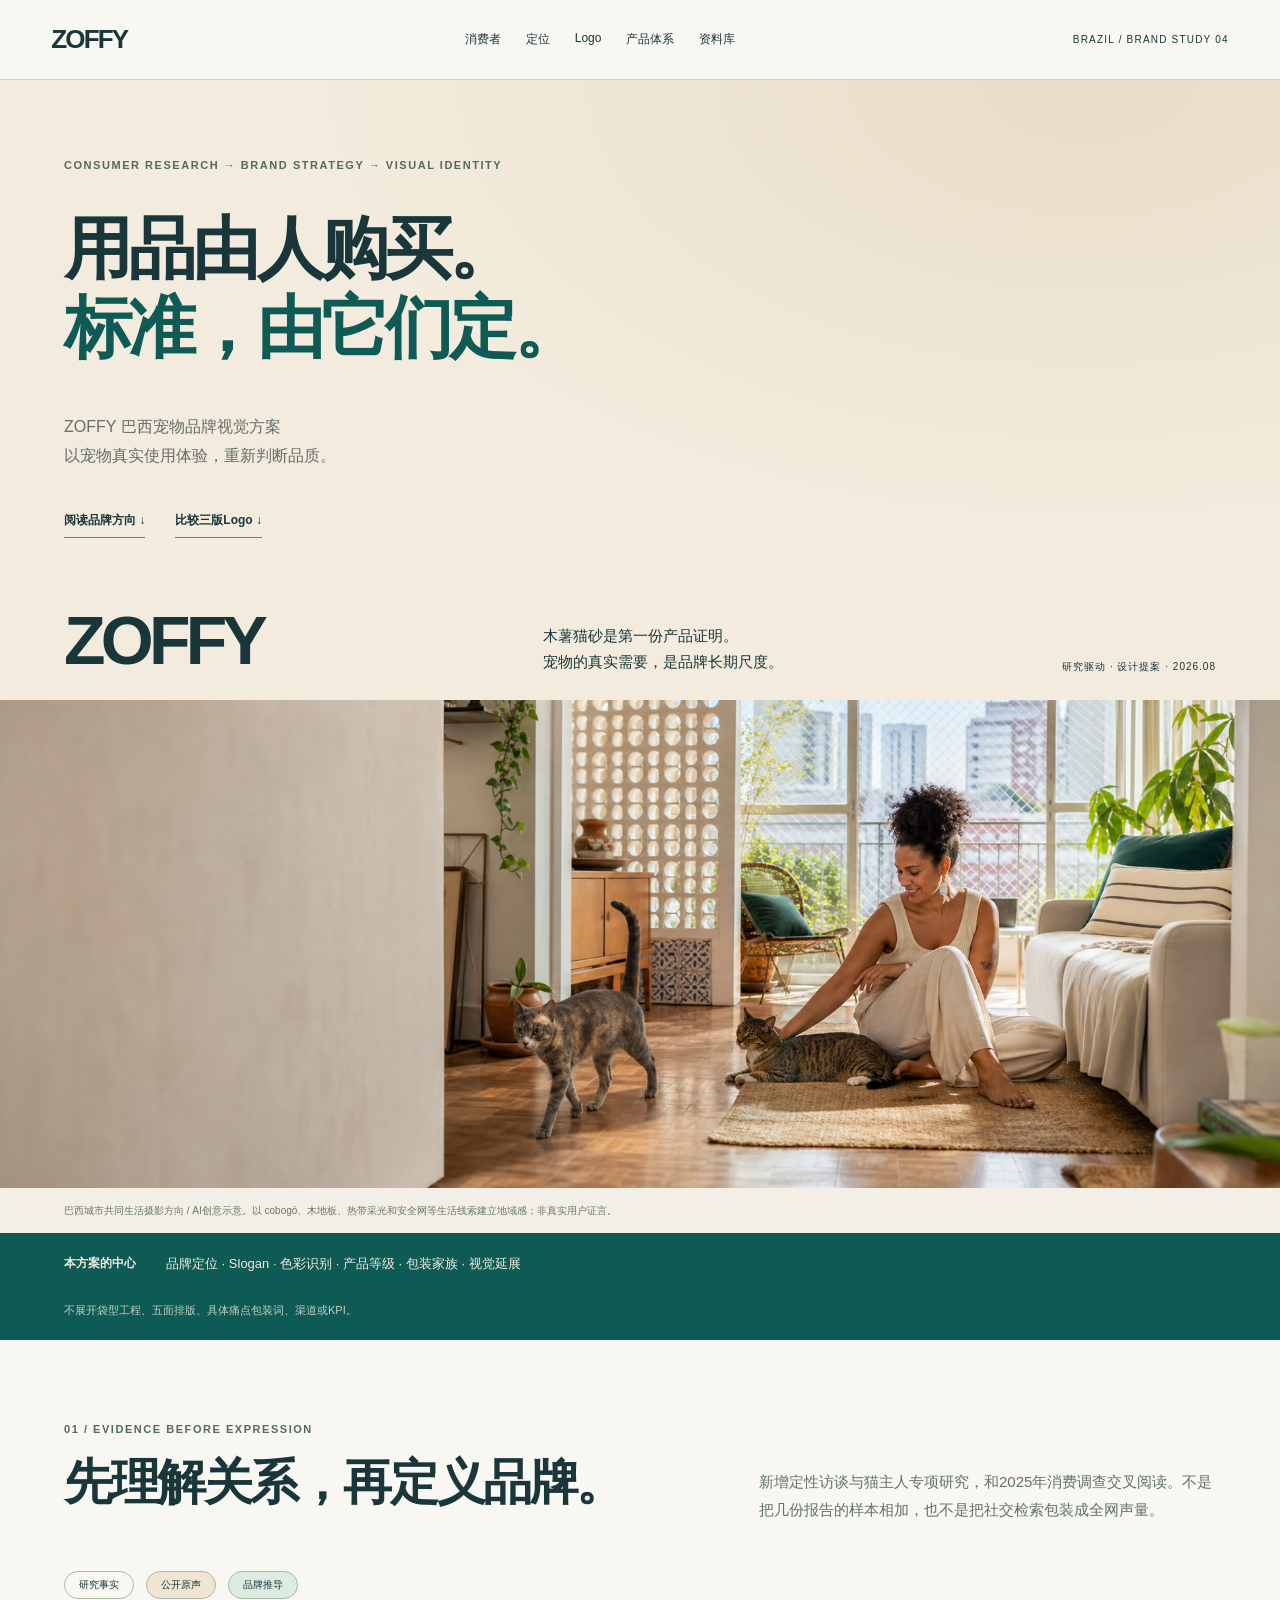
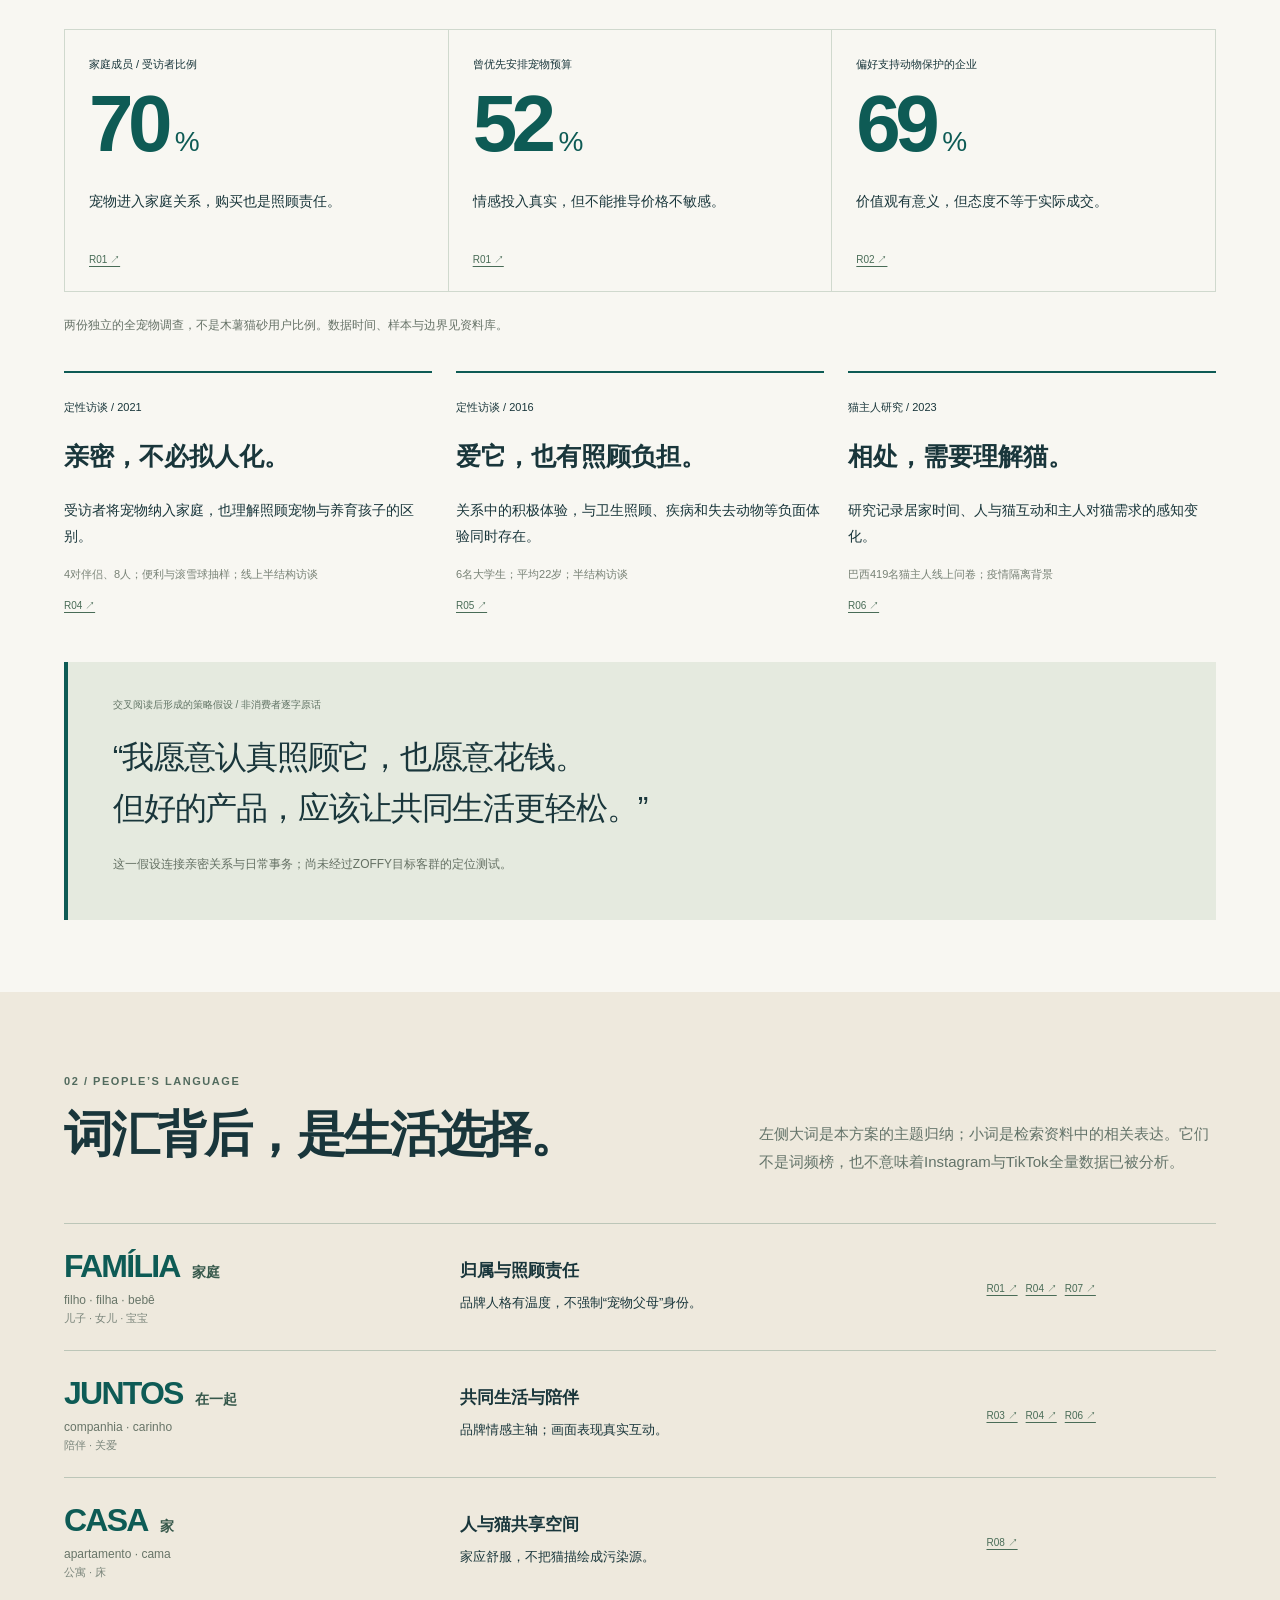
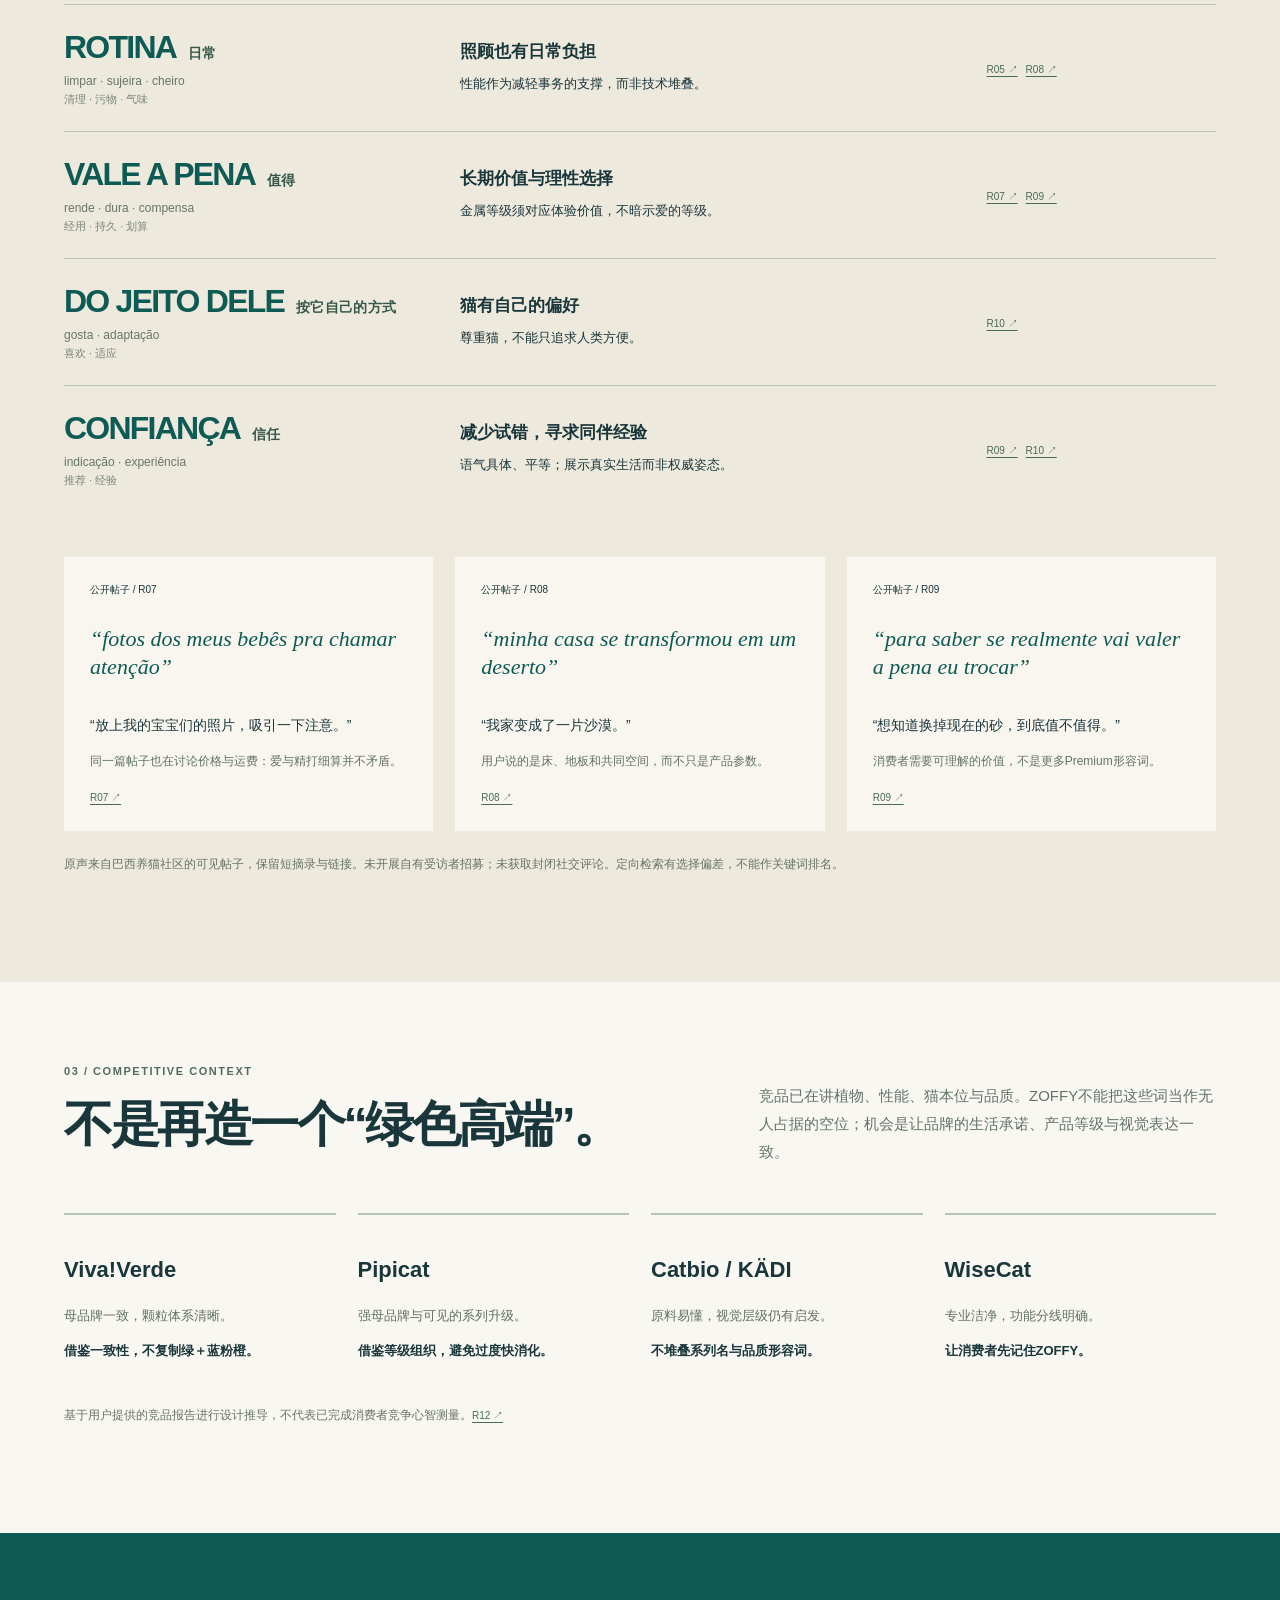
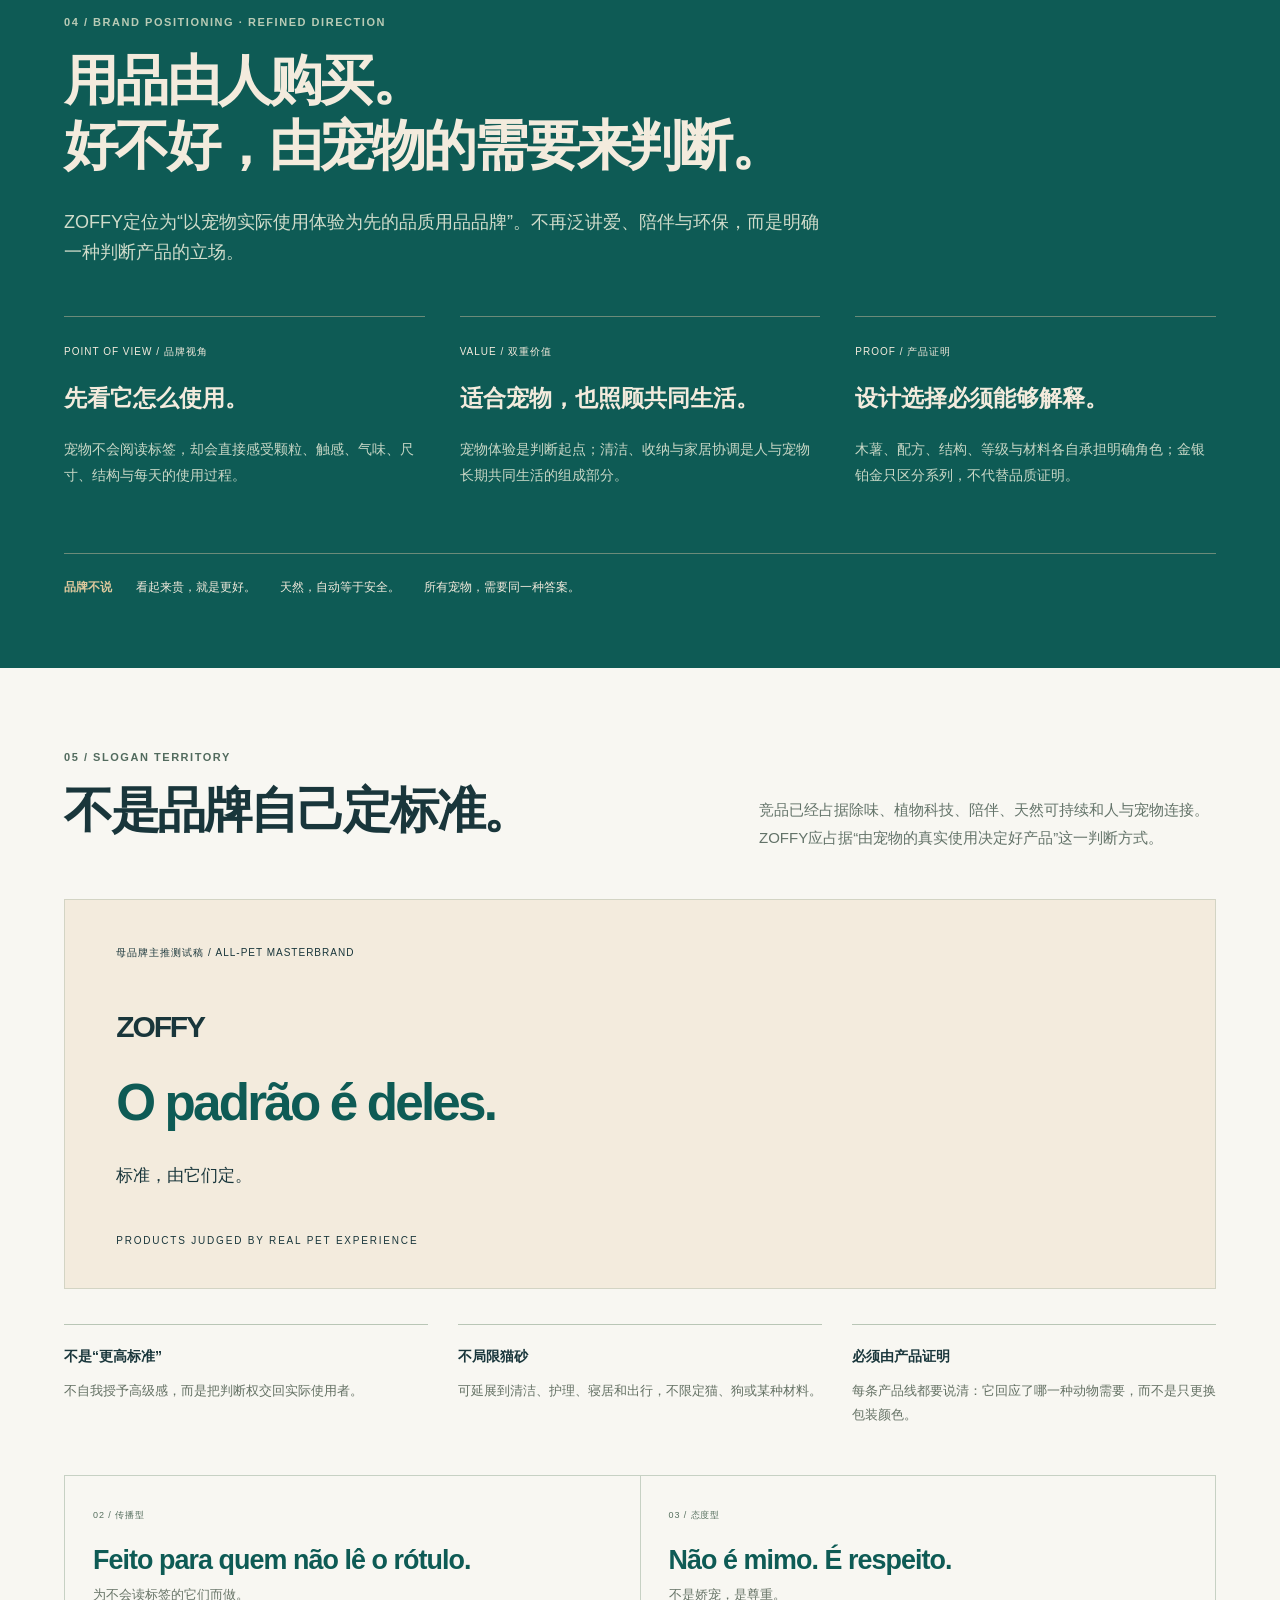
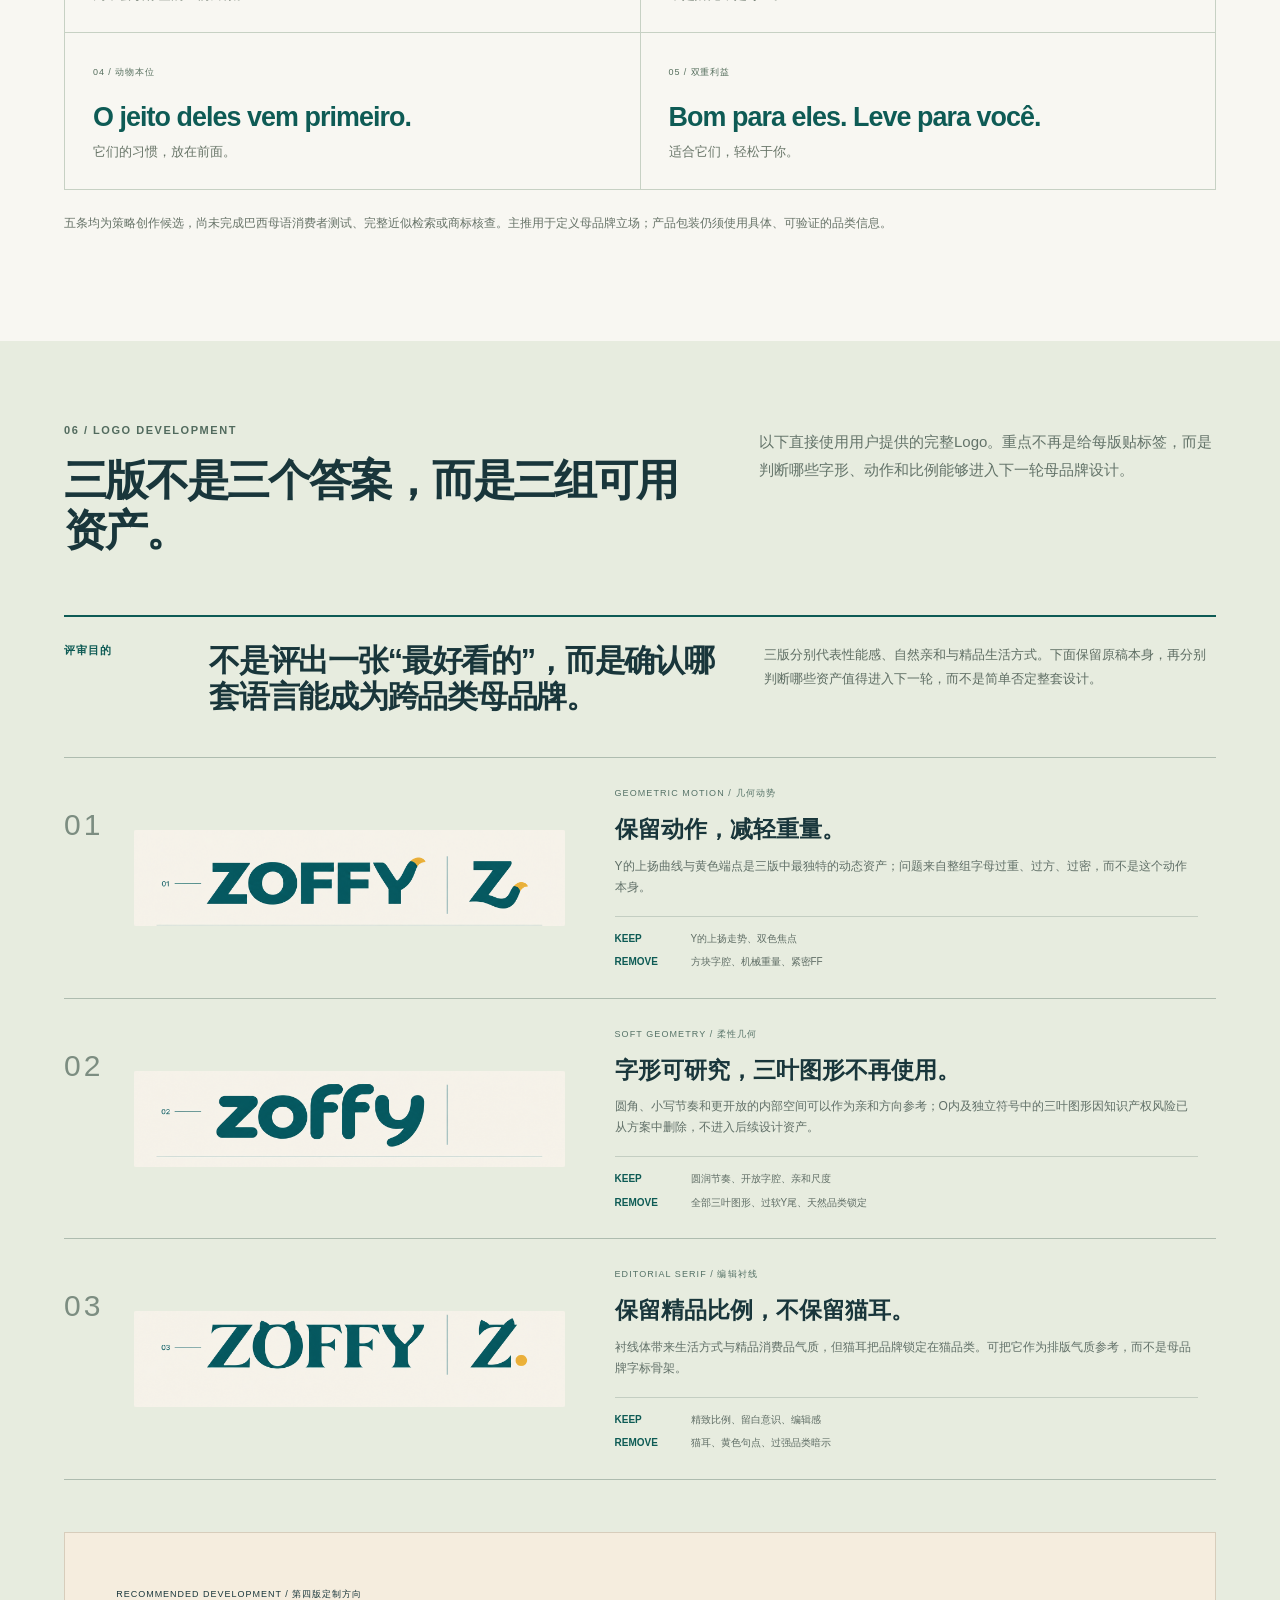
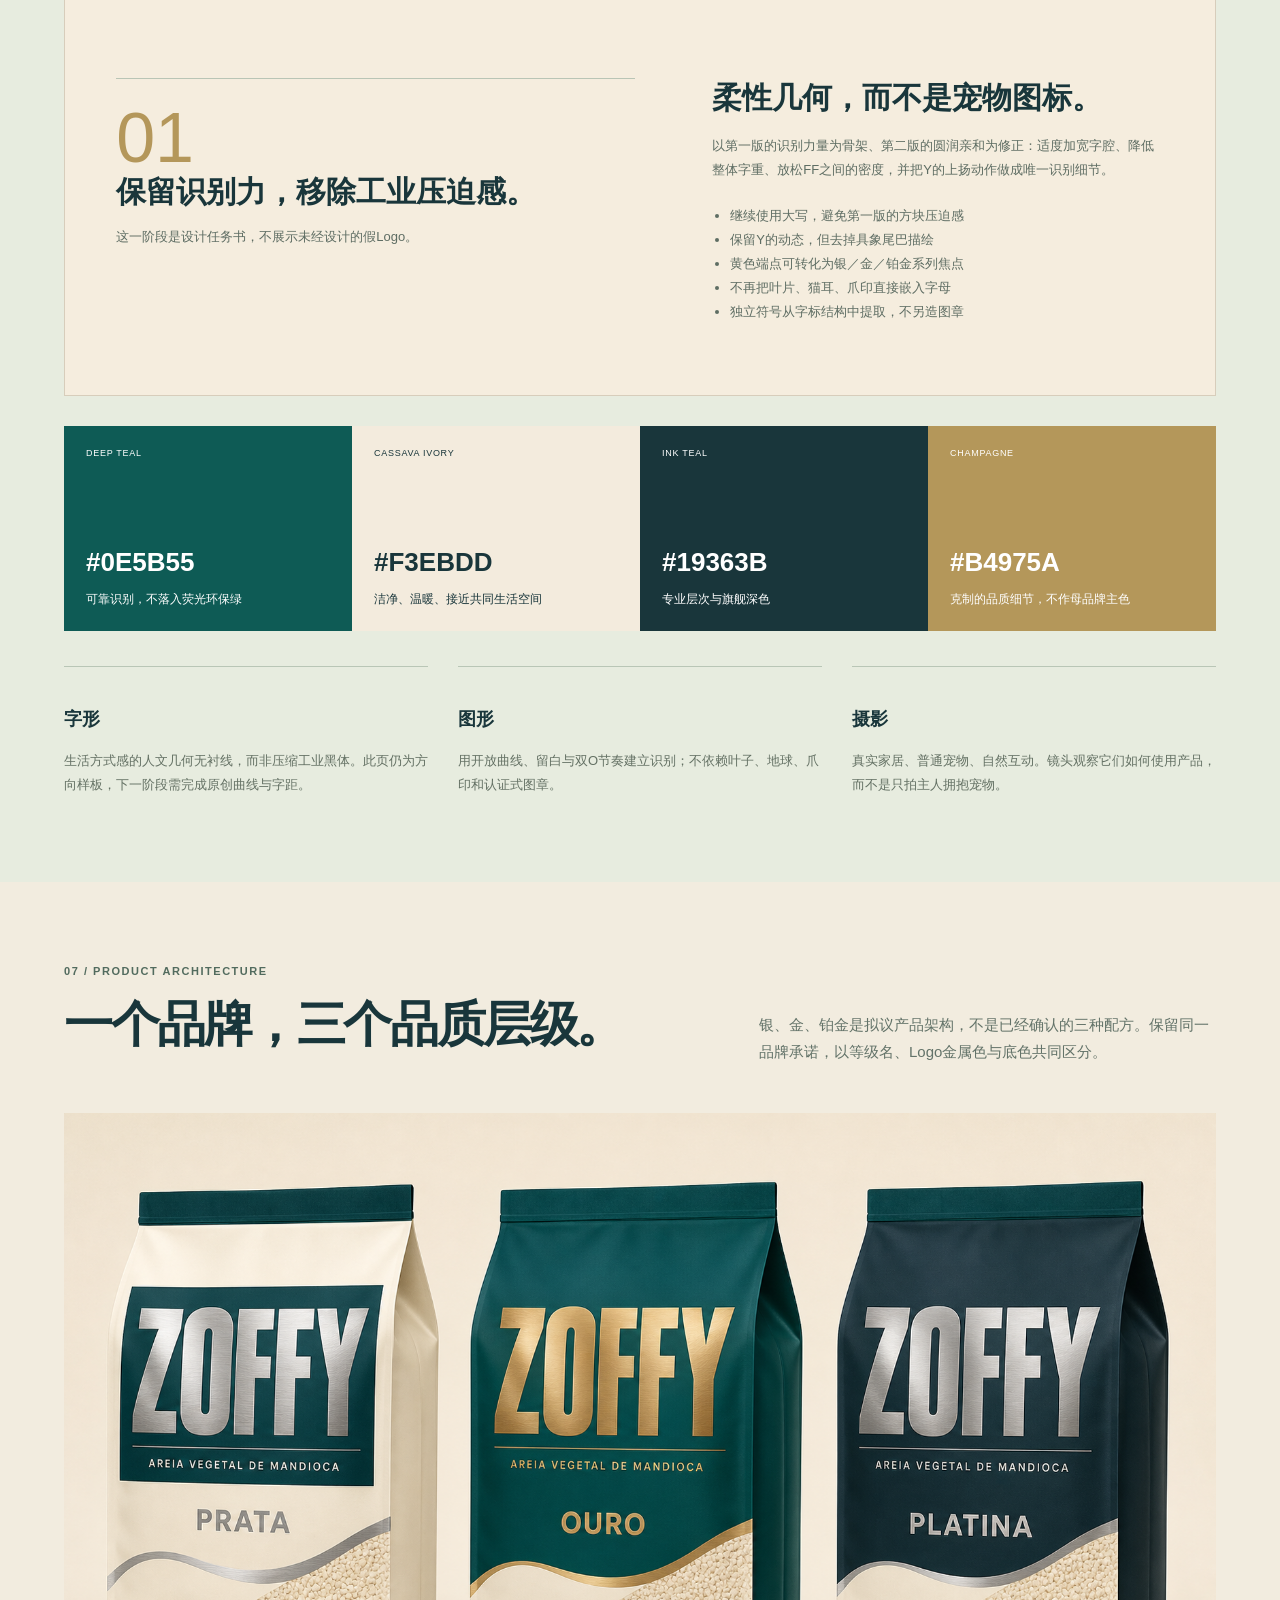
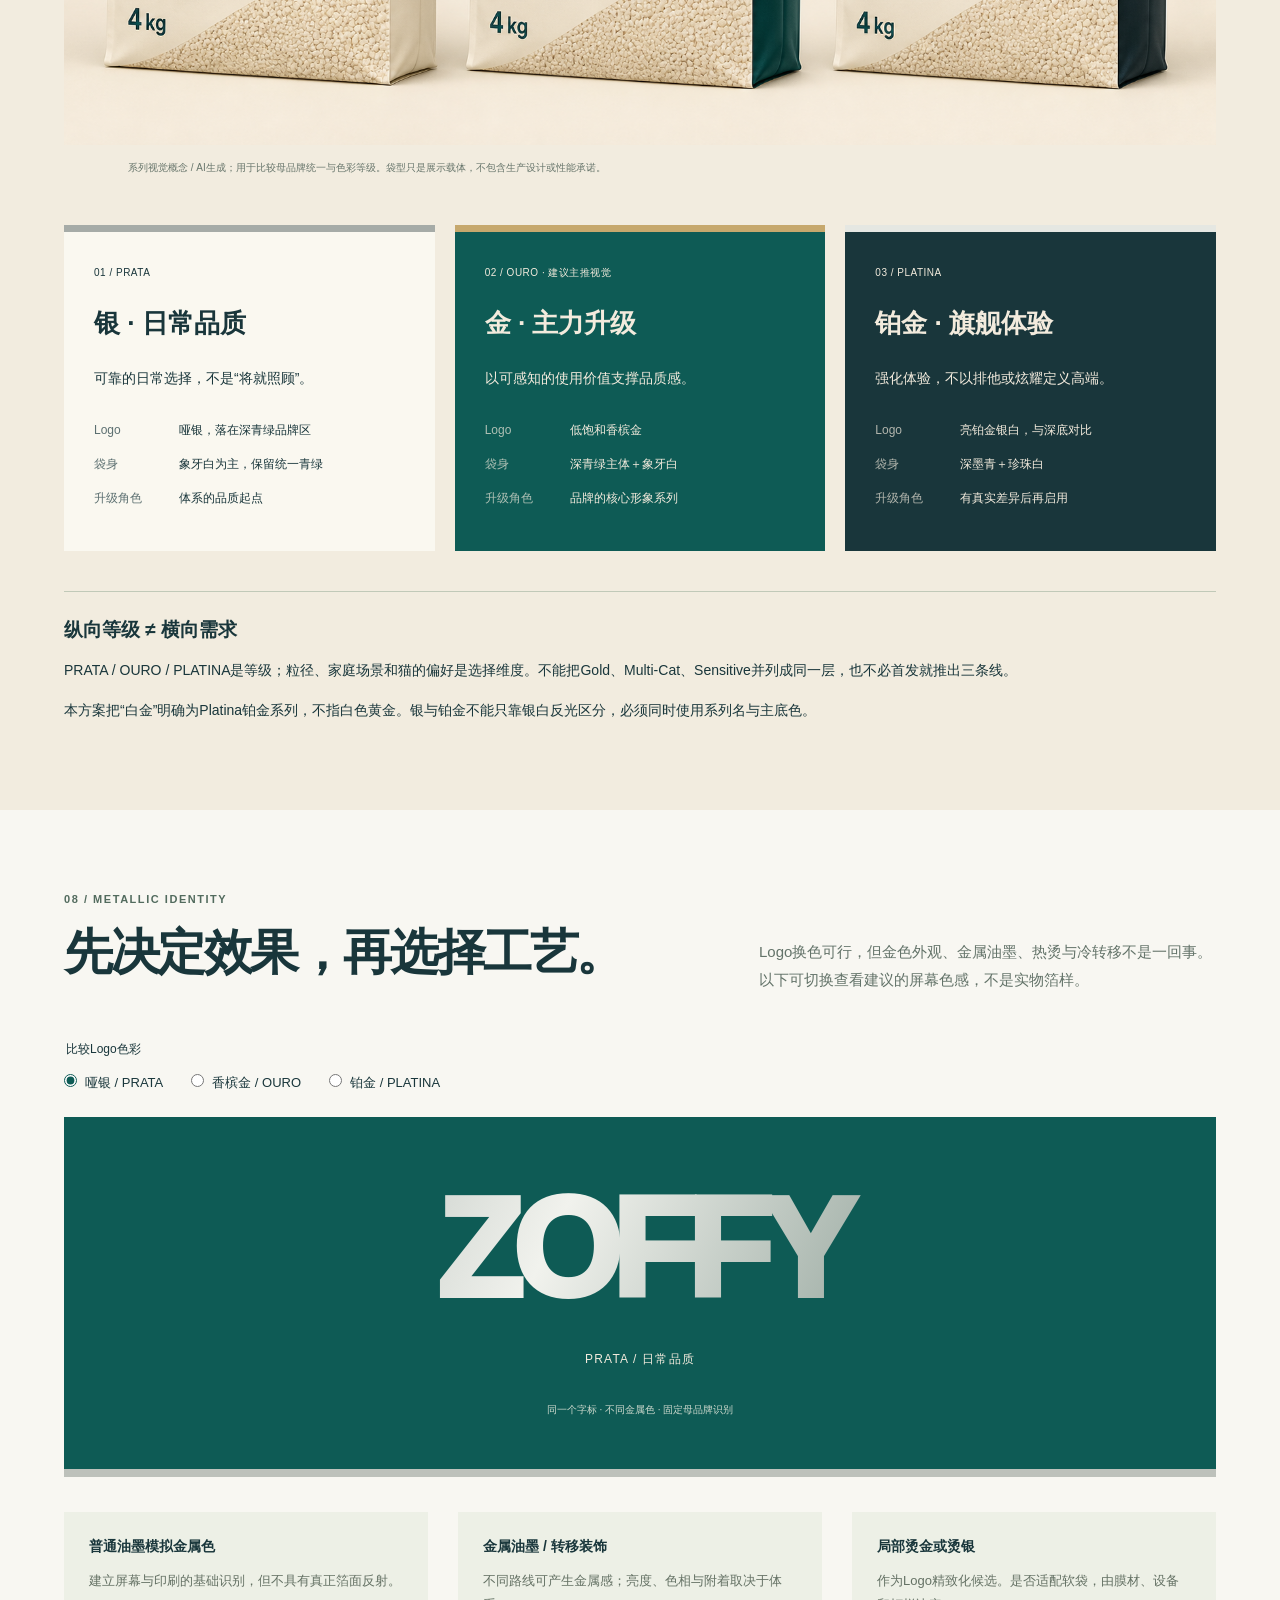
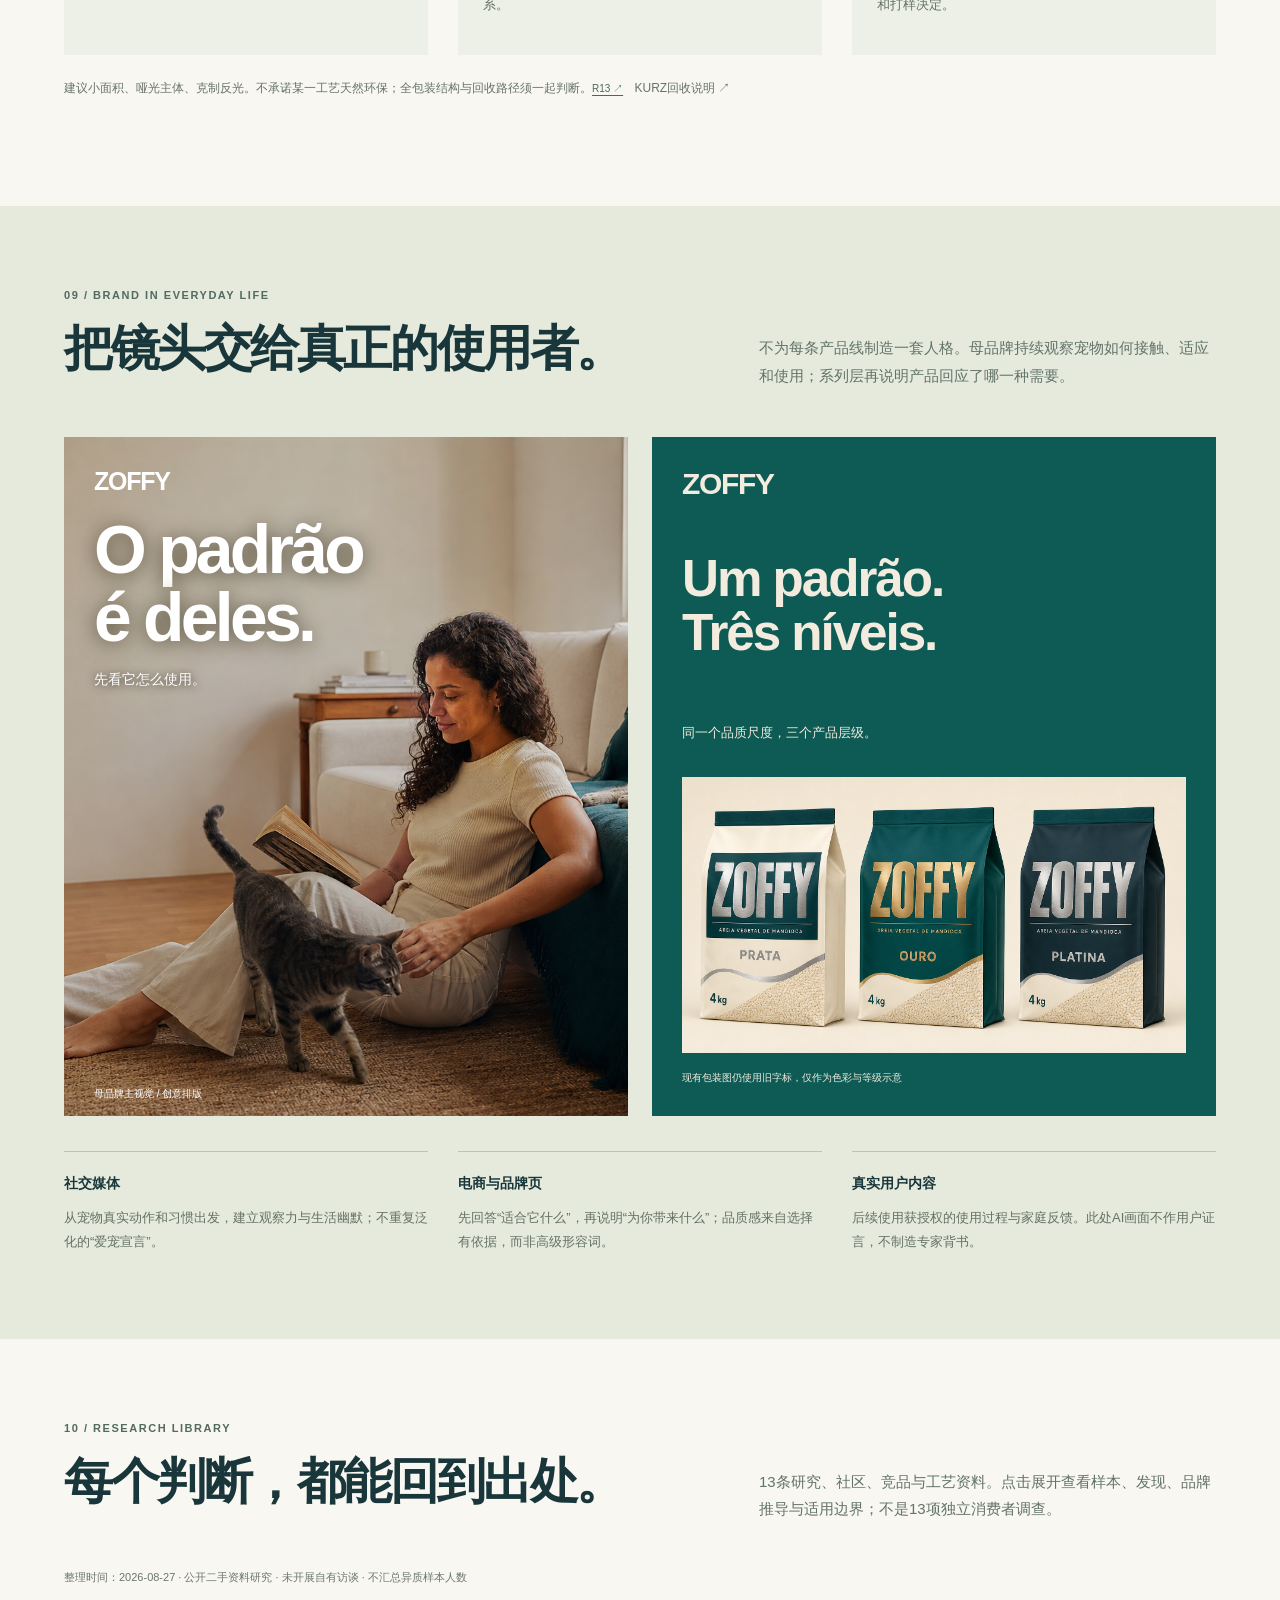
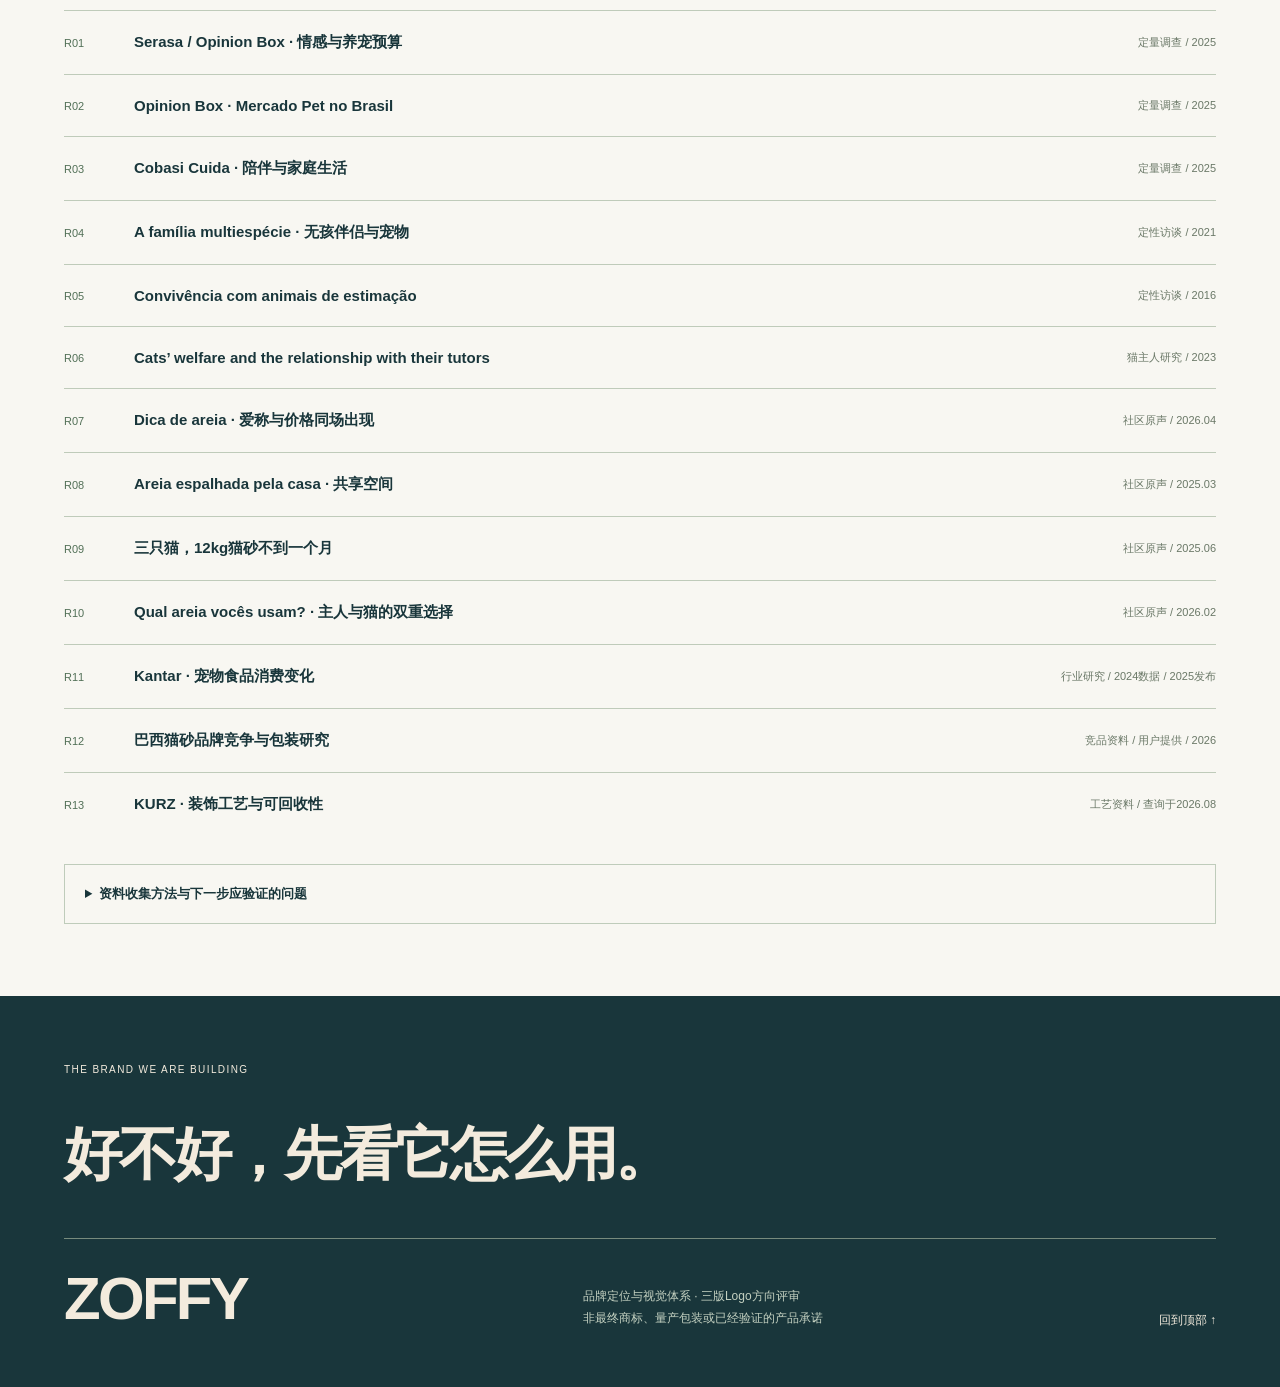
==== docs/zoffy-brand-visual-strategy/index.html @ 87a9ee26 "Publish ZOFFY brand visual strategy" ====
<!doctype html><html lang="zh-CN"><head><meta charset="utf-8"><meta name="viewport" content="width=device-width,initial-scale=1"><title>ZOFFY｜巴西消费者研究与品牌视觉方案</title><style>
:root{--teal:#0E5B55;--ivory:#F3EBDD;--ink:#19363B;--sun:#F2B632;--leaf:#7FAA77;--paper:#F8F6F0;--line:#ccd7d2}
*{box-sizing:border-box}html{scroll-behavior:smooth}body{margin:0;background:var(--paper);color:var(--ink);font-family:Arial,"PingFang SC","Microsoft YaHei",sans-serif}a{color:inherit;text-decoration:none}img{display:block;width:100%}
.nav{position:sticky;top:0;z-index:10;height:72px;padding:0 4vw;display:grid;grid-template-columns:1fr auto 1fr;align-items:center;background:rgba(248,246,240,.9);backdrop-filter:blur(14px);border-bottom:1px solid rgba(25,54,59,.15)}.wordmark{font-size:24px;font-weight:900;letter-spacing:-.04em}.navlinks{display:flex;gap:30px;font-size:12px;font-weight:700}.edition{text-align:right;font-size:10px;letter-spacing:.16em;color:#667774}
.hero{min-height:calc(100vh - 72px);display:grid;grid-template-columns:.82fr 1.18fr;align-items:stretch}.heroCopy{padding:9vh 4vw 5vh;display:flex;flex-direction:column;justify-content:center}.eyebrow,.index{font-size:10px;font-weight:800;letter-spacing:.18em;color:var(--teal)}h1{font-size:clamp(58px,7vw,112px);line-height:.88;letter-spacing:-.07em;margin:28px 0}h1 em{font-family:Georgia,serif;font-weight:400;color:var(--teal)}.dek{max-width:560px;font-size:18px;line-height:1.8;color:#536360}.heroMeta{display:flex;flex-wrap:wrap;gap:20px;margin-top:42px;font-size:11px;font-weight:800;border-top:1px solid var(--line);padding-top:18px}.heroImage{min-height:680px;overflow:hidden}.heroImage img{height:100%;object-fit:cover;object-position:center}
.section{padding:110px 4vw}.intro{display:grid;grid-template-columns:1fr 1fr;gap:8vw;background:white}.intro h2,.sectionHead h2{font-size:clamp(40px,5vw,76px);line-height:1.03;letter-spacing:-.055em;margin:22px 0 0}.statement{padding-top:36px;font-size:24px;line-height:1.65}.recommend{margin-top:50px;color:var(--teal);font-size:13px;font-weight:800;letter-spacing:.05em}
.palette{display:grid;grid-template-columns:repeat(5,1fr)}.palette article{aspect-ratio:.76;padding:30px;display:flex;flex-direction:column}.palette span{font-size:13px;font-weight:800}.palette strong{margin-top:auto;font-size:22px}.palette small{margin-top:8px;line-height:1.5;opacity:.8}
.packagingHero{background:var(--ivory)}.sectionHead{display:grid;grid-template-columns:100px 1fr 1fr;gap:3vw;align-items:end;margin-bottom:60px}.sectionHead h2{margin:0}.sectionHead>p:last-child{max-width:450px;line-height:1.7;color:#5f6d69}.wideVisual{margin:0;background:white}.wideVisual img{aspect-ratio:16/9;object-fit:cover}.wideVisual figcaption{padding:14px 18px;font-size:9px;letter-spacing:.16em;border-top:1px solid var(--line)}
@media(max-width:900px){.nav{grid-template-columns:1fr auto}.navlinks{display:none}.hero{grid-template-columns:1fr}.heroImage{min-height:auto}.heroCopy{padding-top:80px}.intro{grid-template-columns:1fr}.palette{grid-template-columns:1fr 1fr}.palette article{aspect-ratio:1.1}.sectionHead{grid-template-columns:1fr}.section{padding:76px 24px}.heroCopy{padding-left:24px;padding-right:24px}.nav{padding:0 24px}}
.logoLab{background:#fdfcf8}.logoGrid{display:grid;grid-template-columns:repeat(3,1fr);border:1px solid var(--line)}.logoOption{min-height:420px;padding:28px;display:flex;flex-direction:column;border-right:1px solid var(--line)}.logoOption:last-child{border:0}.logoOption.dark{background:var(--ink);color:var(--ivory)}.optionTop{display:flex;justify-content:space-between;font-size:10px;letter-spacing:.12em}.chosen .optionTop span{color:var(--teal);font-weight:900}.logo{margin:auto 0;text-align:center}.logoOne{font-size:70px;font-weight:900;letter-spacing:-.09em}.logoOne span{display:inline-block;transform:skew(-7deg)}.logoTwo{font-size:76px;font-weight:600;letter-spacing:-.08em}.logoThree{font:700 67px Georgia,serif;letter-spacing:-.07em}.logoOption p{font-size:13px;line-height:1.7;color:#60706d}.dark p{color:#c8d1cd}.logoRules{display:grid;grid-template-columns:1fr 1.5fr 1fr;margin-top:30px;border-top:1px solid var(--line)}.logoRules>div{padding:26px;border-right:1px solid var(--line);display:flex;align-items:center;gap:24px}.mono{font-size:54px;font-weight:900}.safeLogo{border:1px dashed var(--teal);padding:22px;font-size:26px;font-weight:900}.doDont{display:block!important}.doDont b{color:var(--teal)}
.typeSystem{padding:90px 4vw;background:var(--teal);color:white;display:grid;grid-template-columns:1fr 1fr 1fr 1.2fr;gap:1px}.typeSystem>div{padding:32px;border-left:1px solid rgba(255,255,255,.2)}.typeTitle{border:0!important}.typeTitle h2{font-size:38px;line-height:1.1}.typeDisplay span,.typeBody span{font-size:92px;font-weight:800;letter-spacing:-.08em}.typeBody span{font-weight:400}.typeSystem p{font-size:12px;line-height:1.6;color:#c8d8d4}.typeSample{display:flex;flex-direction:column;justify-content:center}.typeSample small{letter-spacing:.18em}.typeSample strong{font-size:30px;margin:20px 0;line-height:1.08}
.skuSystem{background:white}.skuGrid{display:grid;grid-template-columns:repeat(4,1fr)}.skuGrid article{min-height:330px;padding:30px;display:flex;flex-direction:column}.skuGrid b{font-size:20px}.skuGrid span{font-size:9px;letter-spacing:.16em;margin-top:8px}.skuGrid p{margin-top:auto;line-height:1.6}.essential{background:var(--ivory);border-bottom:38px solid var(--teal)}.performance{background:var(--ink);color:var(--ivory);border-bottom:38px solid #B4975A}.sensitive{background:#f7f7f3;color:#397D9B;border-bottom:38px solid #AAB4B8}.multicat{background:var(--teal);color:white;border-bottom:38px solid #D67832}
.sizeVisual{display:grid;grid-template-columns:1.45fr .55fr;background:#eee8dc}.sizeVisual>img{height:100%;object-fit:cover}.sizeCaption{padding:7vw 4vw;display:flex;flex-direction:column;justify-content:center}.sizeCaption h2{font-size:clamp(38px,4vw,68px);line-height:1.02;letter-spacing:-.05em}.sizeCaption>p:last-child{line-height:1.8;color:#586661}
.architecture{background:#faf9f5}.bagLayouts{display:grid;grid-template-columns:1fr .8fr 1fr;gap:5vw;align-items:center;max-width:1200px;margin:auto}.bag{aspect-ratio:.72;border-radius:22px 22px 9px 9px;padding:36px;box-shadow:0 30px 70px rgba(25,54,59,.12);position:relative;overflow:hidden}.frontBag{background:var(--ink);color:var(--ivory);text-align:center}.seal{font-size:8px;letter-spacing:.16em;border-bottom:1px solid rgba(255,255,255,.3);padding-bottom:15px}.frontBag>strong{display:block;font-size:58px;letter-spacing:-.07em;margin-top:35px}.frontBag>small{color:#B4975A;letter-spacing:.22em}.catLine{font-size:100px;color:#B4975A;height:100px}.grainArc{height:110px;background:radial-gradient(circle at 5px 5px,#c8bfae 1.4px,transparent 1.8px);background-size:12px 12px;transform:skewY(-8deg);margin:10px -60px 30px;border-top:3px solid #B4975A;border-bottom:3px solid #B4975A}.frontBag h3{font-size:19px;letter-spacing:.06em}.frontBag p{font-size:10px;line-height:1.8}.frontBag>b{font-size:24px}.annotations ol{padding:0;list-style:none;counter-reset:item}.annotations li{counter-increment:item;padding:18px 0;border-bottom:1px solid var(--line);display:grid;grid-template-columns:1fr 1fr;gap:15px}.annotations li:before{content:'0' counter(item);grid-column:1/-1;font-size:9px;color:var(--teal)}.annotations span{font-size:11px;color:#6d7976}.backBag{background:var(--ivory);border:1px solid #d6cdbd}.backHead{display:flex;justify-content:space-between;border-bottom:2px solid var(--teal);padding-bottom:15px}.backStory{font-size:18px;font-weight:800;padding:28px 0}.backStory small{font-size:10px;font-weight:400}.howTo,.proof{border-top:1px solid #b9c4bf;padding:18px 0}.howTo>div{display:flex;gap:12px;margin-top:15px}.howTo i{width:38px;height:38px;border:1px solid var(--teal);border-radius:50%;display:grid;place-items:center;font-style:normal}.proof{display:flex;flex-direction:column;gap:8px}.proof span,.legal{font-size:9px;line-height:1.6}.qr{width:70px;height:70px;background:var(--ink);color:white;display:grid;place-items:center;margin:16px 0}
.materials{padding:110px 4vw;background:var(--ink);color:var(--ivory);display:grid;grid-template-columns:.8fr 1.2fr;gap:7vw}.materials h2{font-size:clamp(42px,5vw,74px);line-height:1.03}.finishCards{display:grid;grid-template-columns:repeat(3,1fr);gap:20px}.finishCards article{padding:20px;border:1px solid rgba(255,255,255,.2)}.film{display:block;aspect-ratio:1;margin-bottom:24px}.matte{background:linear-gradient(135deg,#f7f1e5,#d9d0bf)}.gloss{background:linear-gradient(135deg,#0e5b55,#7db8ad,#0e5b55)}.foil{background:linear-gradient(135deg,#7f6735,#e6d39b,#987945)}.finishCards p{font-size:11px;line-height:1.6;color:#b8c6c2}
.applications{background:white}.appGrid{display:grid;grid-template-columns:repeat(3,1fr);gap:22px}.appGrid>article{min-height:550px;padding:24px;background:#f2f0ea}.appGrid>article>span{font-size:9px;letter-spacing:.16em}.phone{width:70%;margin:35px auto 0;background:white;border:8px solid var(--ink);border-radius:28px;padding:12px;display:flex;flex-direction:column;gap:14px}.phoneImage img{aspect-ratio:1;object-fit:cover}.phone b{font-size:12px}.phone strong{color:var(--teal)}.social{background:var(--sun)!important}.socialPost{margin:35px auto;background:var(--teal);color:white;aspect-ratio:1;padding:28px;display:flex;flex-direction:column}.socialPost strong{font-size:52px;line-height:.9;margin-top:auto}.socialPost i{margin-top:15px;font-size:10px}.shelf{background:var(--ivory)!important}.shelfRow{display:grid;grid-template-columns:repeat(4,1fr);gap:8px;margin-top:80px;border-bottom:12px solid #b7aa92;align-items:end}.shelfRow i{display:block;height:250px;background:var(--teal);border-radius:8px 8px 0 0}.shelfRow i:nth-child(2){height:280px;background:var(--ink);border-bottom:25px solid #B4975A}.shelfRow i:nth-child(3){background:#e9eef0;border-bottom:25px solid #AAB4B8}.shelfRow i:nth-child(4){border-bottom:25px solid #D67832}.shelf p{font-size:12px;line-height:1.7;margin-top:25px}
.finalDirection{min-height:100vh;padding:10vh 4vw;background:var(--ivory);display:flex;flex-direction:column;justify-content:center}.finalDirection>h2{font-size:clamp(70px,10vw,160px);line-height:.82;letter-spacing:-.075em;margin:35px 0}.finalDirection h2 em{font-family:Georgia,serif;font-weight:400;color:var(--teal)}.finalGrid{display:grid;grid-template-columns:repeat(3,1fr);gap:30px;border-top:1px solid var(--line);padding-top:28px;max-width:900px}.finalGrid p{line-height:1.8}.finalGrid b{color:var(--teal)}.finalDirection footer{margin-top:90px;display:grid;grid-template-columns:1fr 1fr 1fr;border-top:2px solid var(--ink);padding-top:18px}.finalDirection footer b{font-size:25px}.finalDirection footer span{text-align:center}.finalDirection footer small{text-align:right}
@media(max-width:900px){.logoGrid,.skuGrid,.typeSystem,.sizeVisual,.bagLayouts,.materials,.appGrid{grid-template-columns:1fr}.logoOption{border-right:0;border-bottom:1px solid var(--line)}.logoRules{grid-template-columns:1fr}.palette article:last-child{grid-column:1/-1}.sizeCaption{padding:70px 24px}.bag{max-width:420px;margin:auto}.materials{padding:76px 24px}.finishCards{grid-template-columns:1fr}.appGrid>article{min-height:auto}.finalGrid{grid-template-columns:1fr}.finalDirection footer{grid-template-columns:1fr;gap:14px}.finalDirection footer span,.finalDirection footer small{text-align:left}}

.brandSite{--forest:#0e5b55;--cream:#f3ebdd;--night:#19363b;--muted:#62716b;color:var(--night);background:#f8f7f2;font-family:Arial,'PingFang SC','Microsoft YaHei',sans-serif}
.brandNav{padding:24px 4vw;display:flex;justify-content:space-between;align-items:center;border-bottom:1px solid #c9d3ca;background:#f8f7f2;gap:20px}
.brandNav>a:first-child{font-weight:900;font-size:26px;letter-spacing:-.07em}
.brandNav>span{font-size:10px;letter-spacing:.12em}
.brandNav>a:last-child{font-size:12px}
.brandHero{padding:85px 5vw 30px;background:var(--cream);min-height:750px;display:flex;flex-direction:column}
.overline{font-size:11px;font-weight:700;letter-spacing:.14em;color:#526b5e}
.brandHero h1{font-size:clamp(50px,6.4vw,100px);line-height:1.15;letter-spacing:-.055em;margin:35px 0}
.brandHero h1 em{font-style:normal;color:var(--forest);font-family:inherit;font-weight:600}
.heroIntro{font-size:17px;line-height:1.85;color:#62716b}
.brandHeroFoot{margin-top:auto;padding-top:50px;display:flex;justify-content:space-between;align-items:end;gap:25px}
.brandHeroFoot>b{font-size:90px;letter-spacing:-.07em;line-height:1}
.brandHeroFoot>span{font-size:15px;line-height:1.7}
.brandHeroFoot>small{font-size:10px;letter-spacing:.1em}
.brandSection{padding:90px 5vw;scroll-margin-top:30px}
.brandSection h2{font-size:clamp(34px,4.4vw,65px);line-height:1.15;letter-spacing:-.05em;margin:24px 0 35px}
.researchStarter{display:grid;grid-template-columns:repeat(3,1fr);gap:24px}
.researchStarter article{border-top:2px solid var(--forest);padding:24px 0}
.researchStarter p{line-height:1.85;font-size:14px}
.researchStarter small,.researchStarter a{font-size:11px}
.researchStarter h3{font-size:25px}
.brandSite a:focus-visible{outline:3px solid #b4975a;outline-offset:5px}
@media(max-width:800px){.brandNav>span{display:none}
.brandHero{min-height:650px;padding-top:55px}
.brandHeroFoot{flex-wrap:wrap}
.brandHeroFoot>b{font-size:70px}
.researchStarter{grid-template-columns:1fr}
.brandSection{padding:60px 24px}
}

.brandSectionHead{display:grid;grid-template-columns:1.3fr 1fr;gap:8vw;align-items:end;margin-bottom:38px}
.brandSectionHead h2{margin-bottom:0}
.brandSectionHead>p{font-size:15px;line-height:1.85;color:#637369;max-width:460px}
.brandNav>div{display:flex;gap:25px;font-size:12px}
.brandHero{background:radial-gradient(ellipse at 85% 0,#e8ddc7,transparent 50%),var(--cream)}
.heroLinks{display:flex;gap:30px;margin:25px 0;font-size:12px;font-weight:700}
.heroLinks a{border-bottom:1px solid #6f8171;padding-bottom:8px}
.homeVisual{margin:0;position:relative;background:#ded5c5}
.homeVisual>img{aspect-ratio:16/7;object-fit:cover;object-position:50% 57%}
.homeVisual figcaption,.familyVisual figcaption{font-size:10px;line-height:1.7;padding:14px 5vw;color:#68766c;background:#f3efe6}
.scopeBanner{padding:25px 5vw;background:var(--forest);color:var(--cream);display:flex;gap:30px;flex-wrap:wrap;align-items:center}
.scopeBanner>b{font-size:12px}
.scopeBanner>span{font-size:13px}
.scopeBanner>small{width:100%;font-size:11px;opacity:.8}
.evidenceLegend{display:flex;gap:12px;margin-bottom:30px}
.evidenceLegend span{font-size:10px;border:1px solid #aab8ab;border-radius:30px;padding:6px 14px}
.evidenceLegend span:nth-child(2){background:#efe5d2}
.evidenceLegend span:nth-child(3){background:#deebe3}
.statGrid{display:grid;grid-template-columns:repeat(3,1fr);gap:1px;background:#d0d9ce;border:1px solid #d0d9ce}
.statGrid article{background:#f8f7f2;padding:28px}
.statGrid small{font-size:11px}
.statGrid article>b{display:block;font-size:100px;line-height:1.3;letter-spacing:-.07em;color:var(--forest)}
.statGrid article>b span{font-size:35px;font-weight:400;margin-left:8px}
.statGrid p{font-size:14px;line-height:1.7;min-height:45px}
.ref{font-size:10px!important;color:#496c57!important;white-space:nowrap;display:inline-block;margin-right:8px;text-decoration:underline;text-underline-offset:3px}
.methodNote{font-size:12px;line-height:1.85;color:#677368;margin:22px 0 35px}
.sampleText{font-size:11px!important;color:#778175}
.insightBox{padding:40px 4vw;margin-top:25px;background:#e5eadf;border-left:4px solid var(--forest)}
.insightBox small{font-size:10px;color:#607364}
.insightBox blockquote{margin:20px 0;font-size:clamp(22px,2.5vw,38px);line-height:1.6;letter-spacing:-.035em}
.insightBox p{font-size:12px;line-height:1.8;color:#647063}
.languageSection{background:#eee9dd}
.wordRows article{display:grid;grid-template-columns:1.1fr 1.5fr .7fr;gap:35px;border-top:1px solid #bcc6b8;padding:24px 0;align-items:center}
.wordRows article>div:first-child>b{font-size:32px;letter-spacing:-.055em;color:var(--forest)}
.wordLabel{display:flex;align-items:baseline;gap:12px;flex-wrap:wrap}
.wordLabel b{font-size:32px;letter-spacing:-.055em;color:var(--forest)}
.wordLabel em{font-style:normal;font-size:14px;font-weight:750;color:#36584b;letter-spacing:.02em}
.wordRows small{display:block;font-size:12px;margin-top:8px;color:#687568}
.wordRows .termTranslation{margin-top:4px;font-size:11px;color:#7a857b}
.wordRows h3{font-size:17px;margin:0 0 10px}
.wordRows p{font-size:13px;line-height:1.7;margin:0}
.voiceGrid{display:grid;grid-template-columns:repeat(3,1fr);gap:22px;margin-top:45px}
.voiceGrid article{background:#f8f6ef;padding:26px;display:flex;flex-direction:column}
.voiceGrid small{font-size:10px}
.voiceGrid blockquote{font:italic 25px/1.3 Georgia,serif;margin:28px 0 18px;color:var(--forest)}
.voiceGrid p{font-size:14px;line-height:1.6}
.voiceGrid article>span{font-size:12px;line-height:1.85;color:#637268;margin-bottom:18px}
.voiceGrid .ref{margin-top:auto}
.competitionGrid{display:grid;grid-template-columns:repeat(4,1fr);gap:22px}
.competitionGrid article{padding:20px 0;border-top:2px solid #b6c8b4}
.competitionGrid h3{font-size:22px}
.competitionGrid p{font-size:13px;line-height:1.7;color:#637064}
.competitionGrid b{font-size:13px;line-height:1.7}
.positionSection{background:var(--forest);color:var(--cream)}
.positionSection .overline{color:#b9cbb6}
.positionSection>h2{font-size:clamp(36px,5vw,75px);line-height:1.2;max-width:1100px}
.positionLead{font-size:20px;line-height:1.7;max-width:850px;color:#d0dccb}
.positionGrid{display:grid;grid-template-columns:repeat(3,1fr);gap:35px;margin-top:65px}
.positionGrid article{border-top:1px solid #6b8b79;padding-top:24px}
.positionGrid small{font-size:10px;letter-spacing:.1em}
.positionGrid h3{font-size:23px;line-height:1.4}
.positionGrid p{font-size:14px;line-height:1.85;color:#c8d7c6}
.positionBoundary{margin-top:50px;padding-top:25px;border-top:1px solid #6b8b79;display:flex;flex-wrap:wrap;gap:24px;font-size:12px}
.positionBoundary b{color:#ddc89d}
.sloganMaster{background:var(--cream);padding:50px 5vw;border:1px solid #d3d4c4}
.sloganMaster>small{font-size:10px;letter-spacing:.1em}
.sloganMaster>b{display:block;font-size:30px;letter-spacing:-.07em;margin-top:50px}
.sloganMaster h3{font-size:clamp(32px,4.9vw,75px);line-height:1.07;letter-spacing:-.055em;margin:32px 0;color:var(--forest);max-width:1100px}
.sloganMaster p{font-size:20px;line-height:1.6}
.sloganMaster>span{display:block;font-size:10px;letter-spacing:.18em;margin-top:45px}
.sloganReasons,.visualRules,.finishRoutes,.contentRules{display:grid;grid-template-columns:repeat(3,1fr);gap:30px;margin-top:35px}
.sloganReasons article,.visualRules article,.contentRules article{border-top:1px solid #b9c6b6;padding-top:22px}
.sloganReasons b,.finishRoutes b,.contentRules b{font-size:14px}
.sloganReasons p,.visualRules p,.finishRoutes p,.contentRules p{font-size:13px;line-height:1.85;color:#647164}
.alternative,.collectionMethod{border:1px solid #bfccbb;margin-top:28px;padding:20px}
.alternative summary,.collectionMethod summary{font-size:13px;font-weight:700;cursor:pointer}
.alternative p,.collectionMethod p{font-size:13px;line-height:1.85}
.identitySection{background:#e7ecdf}
.brandLogoBoard{display:grid;grid-template-columns:1fr 1fr}
.brandLogoBoard article{background:var(--cream);padding:32px;min-height:310px;display:flex;flex-direction:column;justify-content:space-between}
.brandLogoBoard article:last-child{background:var(--forest);color:var(--cream)}
.brandLogoBoard small{font-size:10px}
.brandLogoBoard b{font-size:clamp(60px,10vw,160px);font-weight:950;letter-spacing:-.075em;line-height:1.2}
.brandLogoBoard span{font-size:11px;line-height:1.6}
.brandPalette{display:grid;grid-template-columns:repeat(4,1fr);margin-top:30px}
.brandPalette article{padding:26px;min-height:250px;display:flex;flex-direction:column}
.brandPalette small{font-size:9px;letter-spacing:.08em}
.brandPalette b{font-size:26px;margin-top:auto}
.brandPalette p{font-size:12px;line-height:1.6;margin-bottom:0}
.visualRules h3{font-size:18px}
.seriesSection{background:#f2ecdf}
.familyVisual{margin:0}
.familyVisual img{width:100%;height:auto}
.familyVisual figcaption{padding-left:0;padding-right:0;background:none}
.tierGrid{display:grid;grid-template-columns:repeat(3,1fr);gap:20px;margin-top:35px}
.tierGrid article{padding:30px;border-top:7px solid #a6aba7}
.tierGrid small{font-size:10px;letter-spacing:.05em}
.tierGrid h3{font-size:29px}
.tierGrid p{font-size:14px;line-height:1.7}
.tierGrid dl{display:grid;grid-template-columns:75px 1fr;gap:15px 10px;margin-top:30px;font-size:12px;line-height:1.6}
.tierGrid dd{margin:0}
.tierGrid dt{opacity:.7}
.tierSilver{background:#faf8f0}
.tierGold{background:var(--forest);color:var(--cream);border-top-color:#c6a86d!important}
.tierPlatinum{background:var(--night);color:var(--cream);border-top-color:#e5e7e2!important}
.architectureNote{border-top:1px solid #c1c9b8;margin-top:40px;padding-top:25px}
.architectureNote b{font-size:19px}
.architectureNote p{font-size:14px;line-height:1.9;max-width:1050px}
.metalPicker{border:0;padding:0;margin:0}
.metalPicker legend{font-size:12px;margin-bottom:15px}
.metalPicker input{margin:0 8px 0 0;accent-color:var(--forest)}
.metalPicker label{font-size:13px;margin-right:28px;cursor:pointer}
.metalStage{background:var(--forest);padding:65px 30px;margin-top:25px;text-align:center;border-bottom:8px solid #bdc1bb;transition:background .25s}
.metalStage>b{display:block;font-size:clamp(70px,14vw,200px);font-weight:950;line-height:1.15;letter-spacing:-.075em;color:#c5cbc7;background:linear-gradient(115deg,#909e99,#f1f2ed 42%,#a4b2aa 70%,#e6ece6);background-clip:text;-webkit-background-clip:text;-webkit-text-fill-color:transparent}
.metalStage>span{display:none;color:var(--cream);font-size:12px;letter-spacing:.1em;margin:20px 0}
.metalStage>small{display:block;color:#cdd9cd;font-size:10px;margin-top:35px}
.metalPicker #silver:checked~.metalStage .silverText,.metalPicker #gold:checked~.metalStage .goldText,.metalPicker #platinum:checked~.metalStage .platinumText{display:block}
.metalPicker #gold:checked~.metalStage>b{background-image:linear-gradient(115deg,#9d7b43,#eddbb0 42%,#b99b60 70%,#e6cd99)}
.metalPicker #gold:checked~.metalStage{border-color:#b4975a}
.metalPicker #platinum:checked~.metalStage{background:var(--night);border-color:#ecece5}
.metalPicker #platinum:checked~.metalStage>b{background-image:linear-gradient(115deg,#a9b9b8,#ffffff 42%,#ccd4d2 70%,#f8faf5)}
.finishRoutes article{background:#edf0e6;padding:25px}
.extensionSection{background:#e5eadd}
.extensionGrid{display:grid;grid-template-columns:1fr 1fr;gap:24px}
.lifestyleAd{position:relative;overflow:hidden;min-height:590px;background:#d0c2a6}
.lifestyleAd>img{height:100%;width:100%;object-fit:cover;object-position:60% center;filter:brightness(.9)}
.lifestyleAd>div{position:absolute;top:30px;left:30px;right:25px;color:#fff}
.lifestyleAd small{font-size:25px;font-weight:900;letter-spacing:-.05em}
.lifestyleAd h3{font-size:clamp(40px,5.3vw,80px);line-height:1;letter-spacing:-.055em;margin:20px 0;text-shadow:0 2px 20px #59503b}
.lifestyleAd p{font-size:14px;text-shadow:0 1px 8px #322d21}
.lifestyleAd>span{position:absolute;bottom:15px;left:30px;color:white;font-size:10px}
.familyAd{background:var(--forest);color:var(--cream);padding:30px;display:flex;flex-direction:column}
.familyAd>b{font-size:30px;letter-spacing:-.07em}
.familyAd h3{font-size:clamp(32px,4vw,58px);line-height:1.05;letter-spacing:-.04em}
.familyAd p{font-size:13px;margin-bottom:35px}
.familyAd img{margin-top:auto}
.familyAd>span{font-size:10px;line-height:1.7;margin-top:16px}
.librarySection{background:#f8f7f2}
.libraryMeta{font-size:11px;color:#6b7868;margin-bottom:25px}
.sourceLibrary details{border-top:1px solid #bfcbba;scroll-margin-top:25px}
.sourceLibrary summary{display:grid;grid-template-columns:50px 1fr 230px;gap:20px;padding:22px 0;cursor:pointer;align-items:center;list-style:none}
.sourceLibrary summary:after{content:'＋';display:none}
.sourceLibrary summary>span{font-size:11px;color:#527057}
.sourceLibrary summary>b{font-size:15px}
.sourceLibrary summary>small{font-size:11px;text-align:right;color:#6a7867}
.sourceLibrary details[open]{background:#edf0e5;padding:0 18px}
.sourceLibrary details:target{outline:2px solid #b4975a;outline-offset:5px}
.sourceBody{display:grid;grid-template-columns:1fr 1fr;gap:0 40px;padding:0 0 24px 70px}
.sourceBody p{font-size:13px;line-height:1.85;color:#52634f}
.sourceBody strong{display:block;font-size:11px;color:#274b35;margin-bottom:7px}
.sourceBody a{font-size:12px;text-decoration:underline;text-underline-offset:4px;grid-column:1/-1}
.collectionMethod a{text-decoration:underline}
.brandEnd{padding:70px 5vw;background:var(--night);color:var(--cream)}
.brandEnd>p{font-size:10px;letter-spacing:.14em}
.brandEnd h2{font-size:clamp(35px,5.3vw,80px);line-height:1.1;letter-spacing:-.05em}
.brandEnd>div{display:flex;justify-content:space-between;align-items:end;gap:25px;border-top:1px solid #778b7d;margin-top:70px;padding-top:30px}
.brandEnd b{font-size:60px;letter-spacing:-.07em;line-height:1}
.brandEnd span{font-size:12px;line-height:1.8;color:#c4d1c1}
.brandEnd a{font-size:12px}
.brandSite a{overflow-wrap:anywhere}
.brandSite img{max-width:100%}
.brandSite summary:focus-visible,.metalPicker input:focus-visible{outline:3px solid #b4975a;outline-offset:4px}

@media(max-width:1000px){.brandNav>span{display:none}
.brandSectionHead{grid-template-columns:1fr;gap:15px}
.brandSectionHead>p{max-width:none}
.competitionGrid{grid-template-columns:1fr 1fr}
.positionGrid,.sloganReasons,.visualRules,.finishRoutes,.contentRules{gap:20px}
.tierGrid article{padding:22px}
.tierGrid h3{font-size:23px}
.sourceLibrary summary{grid-template-columns:40px 1fr 160px}
.extensionGrid{grid-template-columns:1fr 1fr}
.lifestyleAd{min-height:500px}
}

@media(max-width:760px){.brandNav{flex-wrap:wrap;padding:18px 24px}
.brandNav>div{gap:16px;font-size:11px}
.brandHero h1{font-size:47px}
.brandHeroFoot>span{font-size:13px}
.homeVisual>img{aspect-ratio:4/3}
.scopeBanner{padding:22px 24px;gap:15px}
.statGrid,.voiceGrid,.positionGrid,.sloganReasons,.visualRules,.tierGrid,.finishRoutes,.contentRules,.extensionGrid{grid-template-columns:1fr}
.statGrid article>b{font-size:75px}
.statGrid article{padding:24px}
.statGrid p{min-height:0}
.wordRows article{grid-template-columns:1fr;gap:12px}
.wordRows article>div:first-child>b{font-size:30px}
.wordRows article>span{display:flex;flex-wrap:wrap}
.competitionGrid{grid-template-columns:1fr}
.positionSection>h2{font-size:37px}
.positionLead{font-size:17px}
.positionGrid{margin-top:35px}
.brandLogoBoard{grid-template-columns:1fr}
.brandLogoBoard b{font-size:100px}
.brandPalette{grid-template-columns:1fr 1fr}
.brandPalette article{min-height:210px;padding:20px}
.brandPalette b{font-size:22px}
.sloganMaster{padding:30px 24px}
.sloganMaster h3{font-size:39px}
.metalPicker label{font-size:11px;margin-right:10px}
.metalPicker input{margin-right:4px}
.metalStage{padding:50px 15px}
.sourceLibrary summary{grid-template-columns:32px 1fr;gap:10px}
.sourceLibrary summary>small{grid-column:2;text-align:left}
.sourceBody{grid-template-columns:1fr;padding-left:0}
.brandEnd>div{flex-direction:column;align-items:start}
.familyAd h3{font-size:46px}
.lifestyleAd{min-height:600px}
.lifestyleAd h3{font-size:64px}
}

@media print{.brandNav{display:none}
.brandSection{padding:35px 20px}
.brandHero{min-height:550px}
.homeVisual>img{aspect-ratio:16/7}
.metalPicker{break-inside:avoid}
.sourceLibrary details{break-inside:avoid}
.brandEnd{padding:35px 20px}
*{-webkit-print-color-adjust:exact;print-color-adjust:exact}
}

.sloganCandidates{display:grid;grid-template-columns:repeat(2,1fr);gap:1px;background:#c7d1c4;border:1px solid #c7d1c4;margin-top:35px}
.sloganCandidates article{background:#f8f7f2;padding:28px}
.sloganCandidates small{font-size:9px;letter-spacing:.1em;color:#57705f}
.sloganCandidates h3{font-size:clamp(22px,2.5vw,38px);line-height:1.2;letter-spacing:-.035em;margin:22px 0 10px;color:var(--forest)}
.sloganCandidates p{font-size:13px;margin:0;color:#687568}
.logoOriginal{margin:0 0 38px;background:#06110f;border:1px solid #496a63}
.logoOriginal img{display:block;width:100%;height:auto}
.logoOriginal figcaption{padding:13px 18px;color:#b8c8c0;font-size:10px;line-height:1.6}
.logoOriginal+.logoDiagnosis{border-top:0}
.logoHistory article:not(.logoEditorial){justify-content:flex-start}
.logoHistory article h3{margin-top:72px}
.logoHistory article span{margin-top:auto}
.logoHistory article{min-height:510px;padding:22px;overflow:hidden}
.logoHistory article h3{margin-top:24px}
.logoCrop{position:relative;overflow:hidden;aspect-ratio:4.5/1;margin:24px -22px 5px;background:#f3f0e6}
.logoCrop img{position:absolute;left:0;width:100%;max-width:none;height:auto}
.cropOne img{top:0}
.cropTwo img{top:-100%}
.cropThree img{top:-200%}
.directionStatement{border-top:1px solid #b9c5b5;padding-top:24px;align-self:start}
.directionStatement>b{display:block;font-size:70px;line-height:1;color:#b4975a;font-weight:500}
.directionStatement h3{font-size:28px;line-height:1.25;margin:20px 0 12px}
.directionStatement p{font-size:11px;line-height:1.7;color:#6b756d}
.identitySection .brandSectionHead{align-items:start}
.identitySection .brandSectionHead h2{font-size:clamp(38px,3.9vw,58px);max-width:920px}
.identitySection .logoDiagnosis{grid-template-columns:110px 1.15fr 1fr;padding:26px 0 54px}
.identitySection .logoDiagnosis h3{font-size:clamp(24px,2.4vw,36px)}
.identitySection .logoHistory{display:block;border:0;background:transparent}
.identitySection .logoHistory article{display:grid;grid-template-columns:44px minmax(340px,.9fr) 1.1fr;gap:32px;align-items:center;min-height:0;padding:34px 0;border-top:1px solid #aebcaf;background:transparent;color:var(--night);overflow:visible}
.identitySection .logoHistory article:last-child{border-bottom:1px solid #aebcaf}
.identitySection .logoHistory article>small{font-size:30px;font-weight:300;color:#7c8d81;align-self:start;padding-top:22px}
.identitySection .logoCrop{width:100%;margin:0;aspect-ratio:4.5/1;border-radius:2px}
.identitySection .logoReview{padding:0 18px}
.identitySection .logoReview .reviewType{font-size:9px;letter-spacing:.12em;color:#557267;margin:0 0 13px}
.identitySection .logoReview h3{font-size:25px;line-height:1.25;margin:0 0 12px;color:var(--night)}
.identitySection .logoReview>p:not(.reviewType){font-size:12px;line-height:1.75;color:#617068;margin:0}
.identitySection .logoReview dl{display:grid;grid-template-columns:64px 1fr;gap:8px 12px;margin:18px 0 0;padding-top:14px;border-top:1px solid #c4cec2;font-size:10px;line-height:1.55}
.identitySection .logoReview dt{font-weight:800;color:var(--forest)}
.identitySection .logoReview dd{margin:0;color:#5f6d65}
.identitySection .logoDirection{margin-top:52px;border:1px solid #d7cdbb;background:#f5edde}
@media(max-width:900px){.identitySection .logoDiagnosis{grid-template-columns:1fr;gap:14px}.identitySection .logoHistory article{grid-template-columns:36px 1fr;gap:18px}.identitySection .logoHistory article>small{grid-row:1/3}.identitySection .logoReview{grid-column:2;padding:0}.identitySection .logoReview h3{font-size:23px}}

/* Global proportion pass — keep the report editorial, but prevent wide-screen sprawl. */
.brandNav{padding-left:max(4vw,calc((100vw - 1440px)/2));padding-right:max(4vw,calc((100vw - 1440px)/2))}
.brandHero{min-height:620px;padding:68px max(5vw,calc((100vw - 1440px)/2)) 26px}
.brandHero h1{font-size:clamp(48px,5.35vw,82px);margin:28px 0}
.heroIntro{font-size:16px}
.brandHeroFoot{padding-top:36px}
.brandHeroFoot>b{font-size:68px}
.homeVisual>img{width:100%;aspect-ratio:21/8;object-position:50% 55%}
.homeVisual figcaption,.familyVisual figcaption{padding-left:max(5vw,calc((100vw - 1440px)/2));padding-right:max(5vw,calc((100vw - 1440px)/2))}
.scopeBanner{padding:22px max(5vw,calc((100vw - 1440px)/2))}
.brandSection{padding:72px max(5vw,calc((100vw - 1440px)/2))}
.brandSection h2{font-size:clamp(32px,3.8vw,56px);margin:20px 0 28px}
.brandSectionHead{grid-template-columns:1.15fr .85fr;gap:6vw;margin-bottom:32px}
.statGrid article{padding:24px}
.statGrid article>b{font-size:80px}
.statGrid article>b span{font-size:28px}
.insightBox{padding:32px 3.5vw}
.wordRows article>div:first-child>b{font-size:28px}
.voiceGrid blockquote{font-size:22px}
.positionSection>h2{font-size:clamp(34px,4.25vw,62px);max-width:980px}
.positionLead{font-size:18px;max-width:760px}
.positionGrid{margin-top:48px}
.sloganMaster{padding:42px 4vw}
.sloganMaster h3{font-size:clamp(30px,4vw,60px);max-width:940px}
.sloganMaster p{font-size:17px}
.sloganCandidates h3{font-size:clamp(21px,2.1vw,32px)}
.identitySection .brandSectionHead h2{font-size:clamp(34px,3.35vw,50px)}
.identitySection .logoDiagnosis{padding-bottom:42px}
.identitySection .logoHistory article{grid-template-columns:38px minmax(320px,.82fr) 1.18fr;padding:28px 0}
.identitySection .logoReview h3{font-size:23px}
.logoDirection{padding:42px 3.5vw}
.brandPalette article{min-height:205px;padding:22px}
.tierGrid h3{font-size:26px}
.metalStage{padding:52px 28px}
.metalStage>b{font-size:clamp(62px,11vw,155px)}
.lifestyleAd{min-height:480px}
.brandEnd{padding:58px max(5vw,calc((100vw - 1440px)/2))}
.brandEnd h2{font-size:clamp(34px,4.5vw,64px)}
.brandEnd>div{margin-top:52px}
@media(max-width:760px){.brandHero{min-height:590px;padding:48px 20px 28px}.brandHero h1{font-size:43px}.brandHeroFoot{padding-top:28px}.brandHeroFoot>b{font-size:56px}.brandSection{padding:52px 24px}.brandSectionHead{margin-bottom:28px}.homeVisual>img{aspect-ratio:4/3;object-position:58% center}.statGrid article>b{font-size:68px}.identitySection .logoHistory article{grid-template-columns:28px 1fr;padding:24px 0}.identitySection .logoHistory article>small{font-size:22px}.identitySection .logoReview h3{font-size:21px}.logoDirection{padding:34px 24px}.lifestyleAd{min-height:500px}.brandEnd{padding:48px 24px}}
.logoDiagnosis{display:grid;grid-template-columns:140px 1.3fr 1fr;gap:35px;padding:28px 0 42px;border-top:2px solid var(--forest);align-items:start}
.logoDiagnosis>b{font-size:11px;letter-spacing:.1em;color:var(--forest)}
.logoDiagnosis h3{font-size:clamp(25px,3vw,44px);line-height:1.18;letter-spacing:-.04em;margin:0}
.logoDiagnosis p{font-size:13px;line-height:1.85;margin:0;color:#5e6d63}
.logoHistory{display:grid;grid-template-columns:repeat(3,1fr);border:1px solid #b8c4b5;background:#b8c4b5;gap:1px}
.logoHistory article{min-height:430px;padding:28px;background:#f7f4eb;display:flex;flex-direction:column}
.logoHistory small{font-size:9px;letter-spacing:.1em}
.logoHistory article>b{display:block;text-align:center;margin:auto 0;font-size:clamp(48px,5.2vw,82px);line-height:1;white-space:nowrap}
.logoHistory h3{font-size:19px;line-height:1.35}
.logoHistory p{font-size:12px;line-height:1.75;color:#68746a}
.logoHistory span{font-size:10px;font-weight:800;color:var(--forest);margin-top:auto;padding-top:20px}
.logoIndustrial>b{font-family:Impact,'Arial Black',sans-serif;letter-spacing:-.08em}
.logoIndustrial>b i{display:inline-block;transform:skew(-8deg);font-style:normal}
.logoGeometric>b{font-family:Arial,sans-serif;font-weight:600;letter-spacing:-.065em}
.logoEditorial{background:var(--night)!important;color:var(--cream)}
.logoEditorial>b{font-family:Georgia,serif;font-weight:700;letter-spacing:-.065em}
.logoEditorial p{color:#c7d2ca}
.logoEditorial span{color:#dbcda9}
.logoDirection{display:grid;grid-template-columns:1.15fr 1fr;gap:6vw;padding:55px 4vw;background:var(--cream);margin:30px 0}
.logoDirection>small{grid-column:1/-1;font-size:9px;letter-spacing:.11em}
.logoSoft{display:flex;flex-direction:column;justify-content:center}
.logoSoft b,.softWordmark{font-family:'Trebuchet MS',Arial,sans-serif!important;font-weight:700!important;letter-spacing:-.045em!important}
.logoSoft b{font-size:clamp(65px,9vw,140px);line-height:1;color:var(--forest)}
.logoSoft i{font:italic 16px/1.4 Georgia,serif;color:#65736a;margin-top:18px}
.logoDirection h3{font-size:30px;margin:0 0 15px}
.logoDirection p,.logoDirection li{font-size:13px;line-height:1.85;color:#5e6d63}
.logoDirection ul{padding-left:18px;margin-top:22px}
.brandLogoBoard{margin-top:30px}
@media(max-width:760px){.sloganCandidates,.logoHistory,.logoDirection{grid-template-columns:1fr}
.logoDiagnosis{grid-template-columns:1fr;gap:15px}
.logoHistory article{min-height:350px}
.logoDirection>small{grid-column:1}
.logoSoft b{font-size:70px}
}
</style></head><body><main class="brandSite"><nav class="brandNav"><a href="#home">ZOFFY</a><div><a href="#research">消费者</a><a href="#position">定位</a><a href="#identity">Logo</a><a href="#series">产品体系</a><a href="#library">资料库</a></div><span>BRAZIL / BRAND STUDY 04</span></nav><header id="home" class="brandHero"><p class="overline">CONSUMER RESEARCH → BRAND STRATEGY → VISUAL IDENTITY</p><h1>用品由人购买。<br/><em>标准，由它们定。</em></h1><p class="heroIntro">ZOFFY 巴西宠物品牌视觉方案<br/>以宠物真实使用体验，重新判断品质。</p><div class="heroLinks"><a href="#position">阅读品牌方向 ↓</a><a href="#identity">比较三版Logo ↓</a></div><div class="brandHeroFoot"><b>ZOFFY</b><span>木薯猫砂是第一份产品证明。<br/>宠物的真实需要，是品牌长期尺度。</span><small>研究驱动 · 设计提案 · 2026.08</small></div></header><figure class="homeVisual"><img src="[data-uri]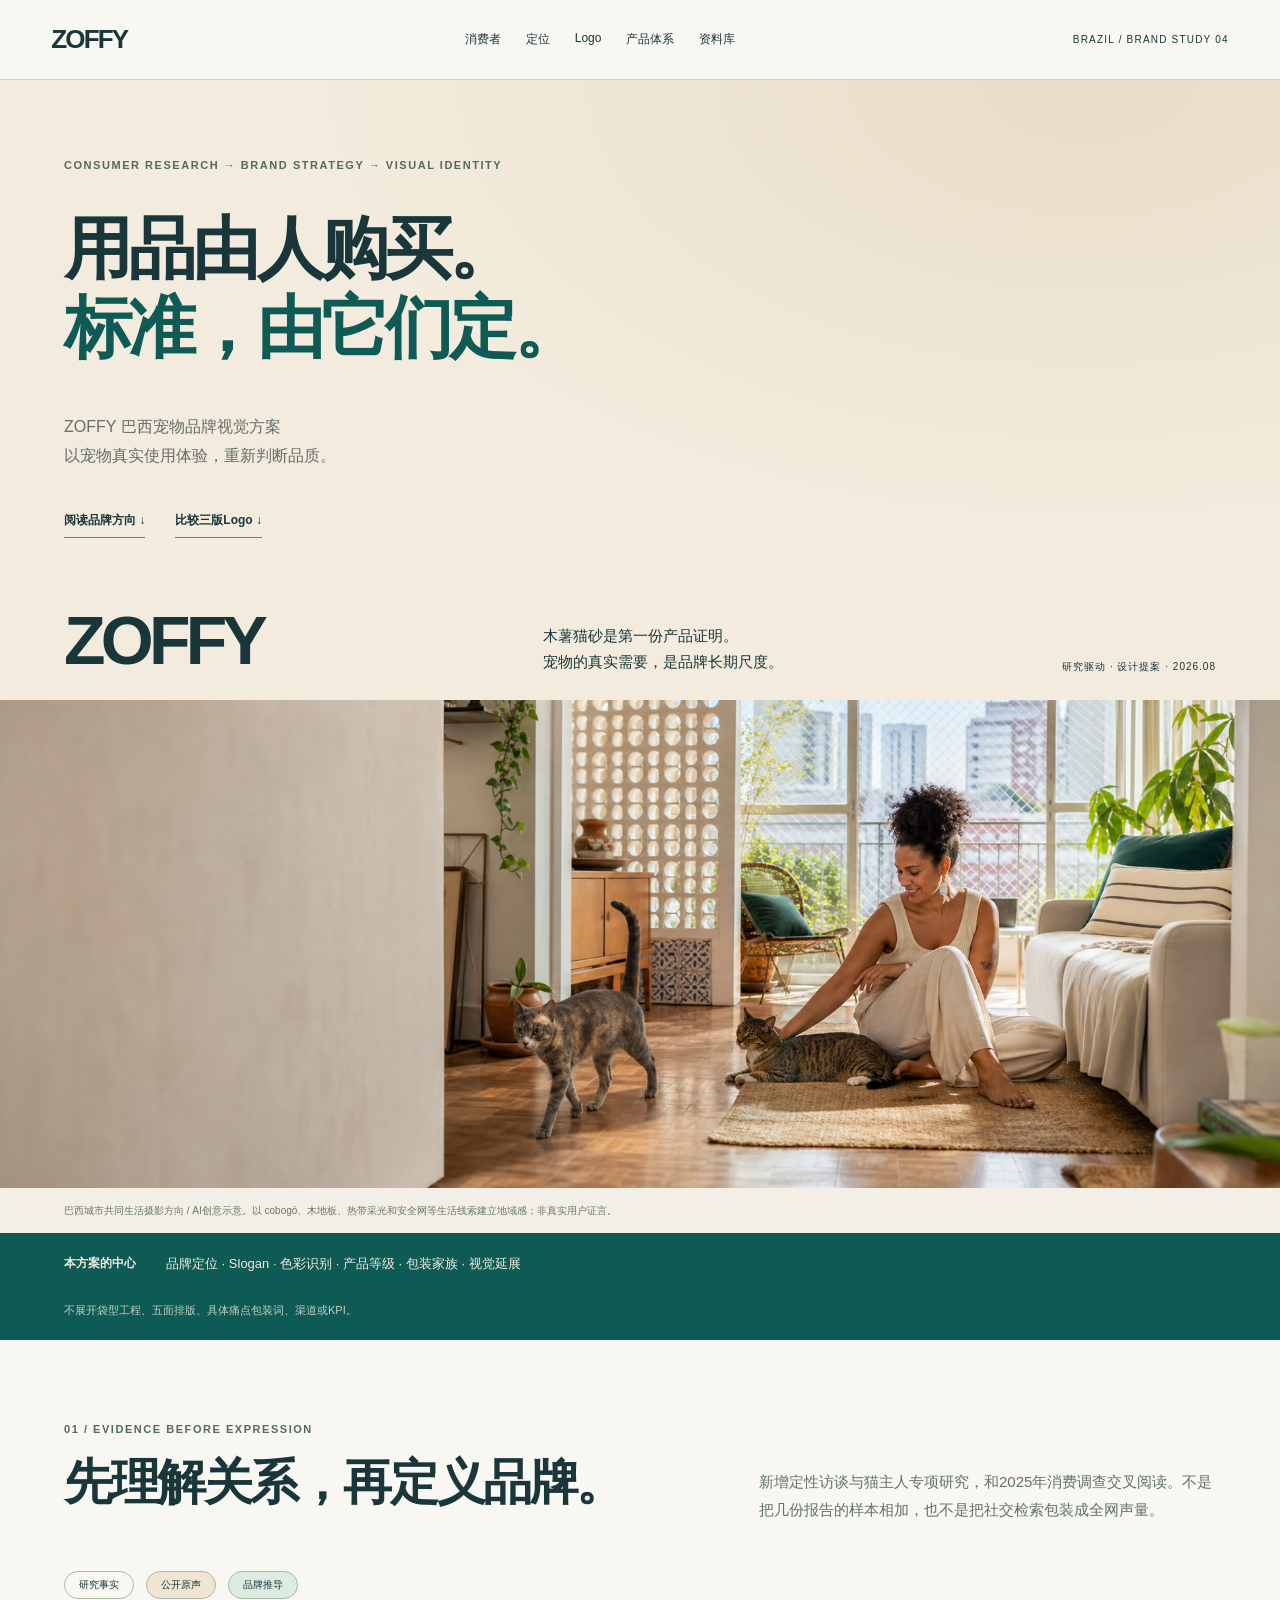
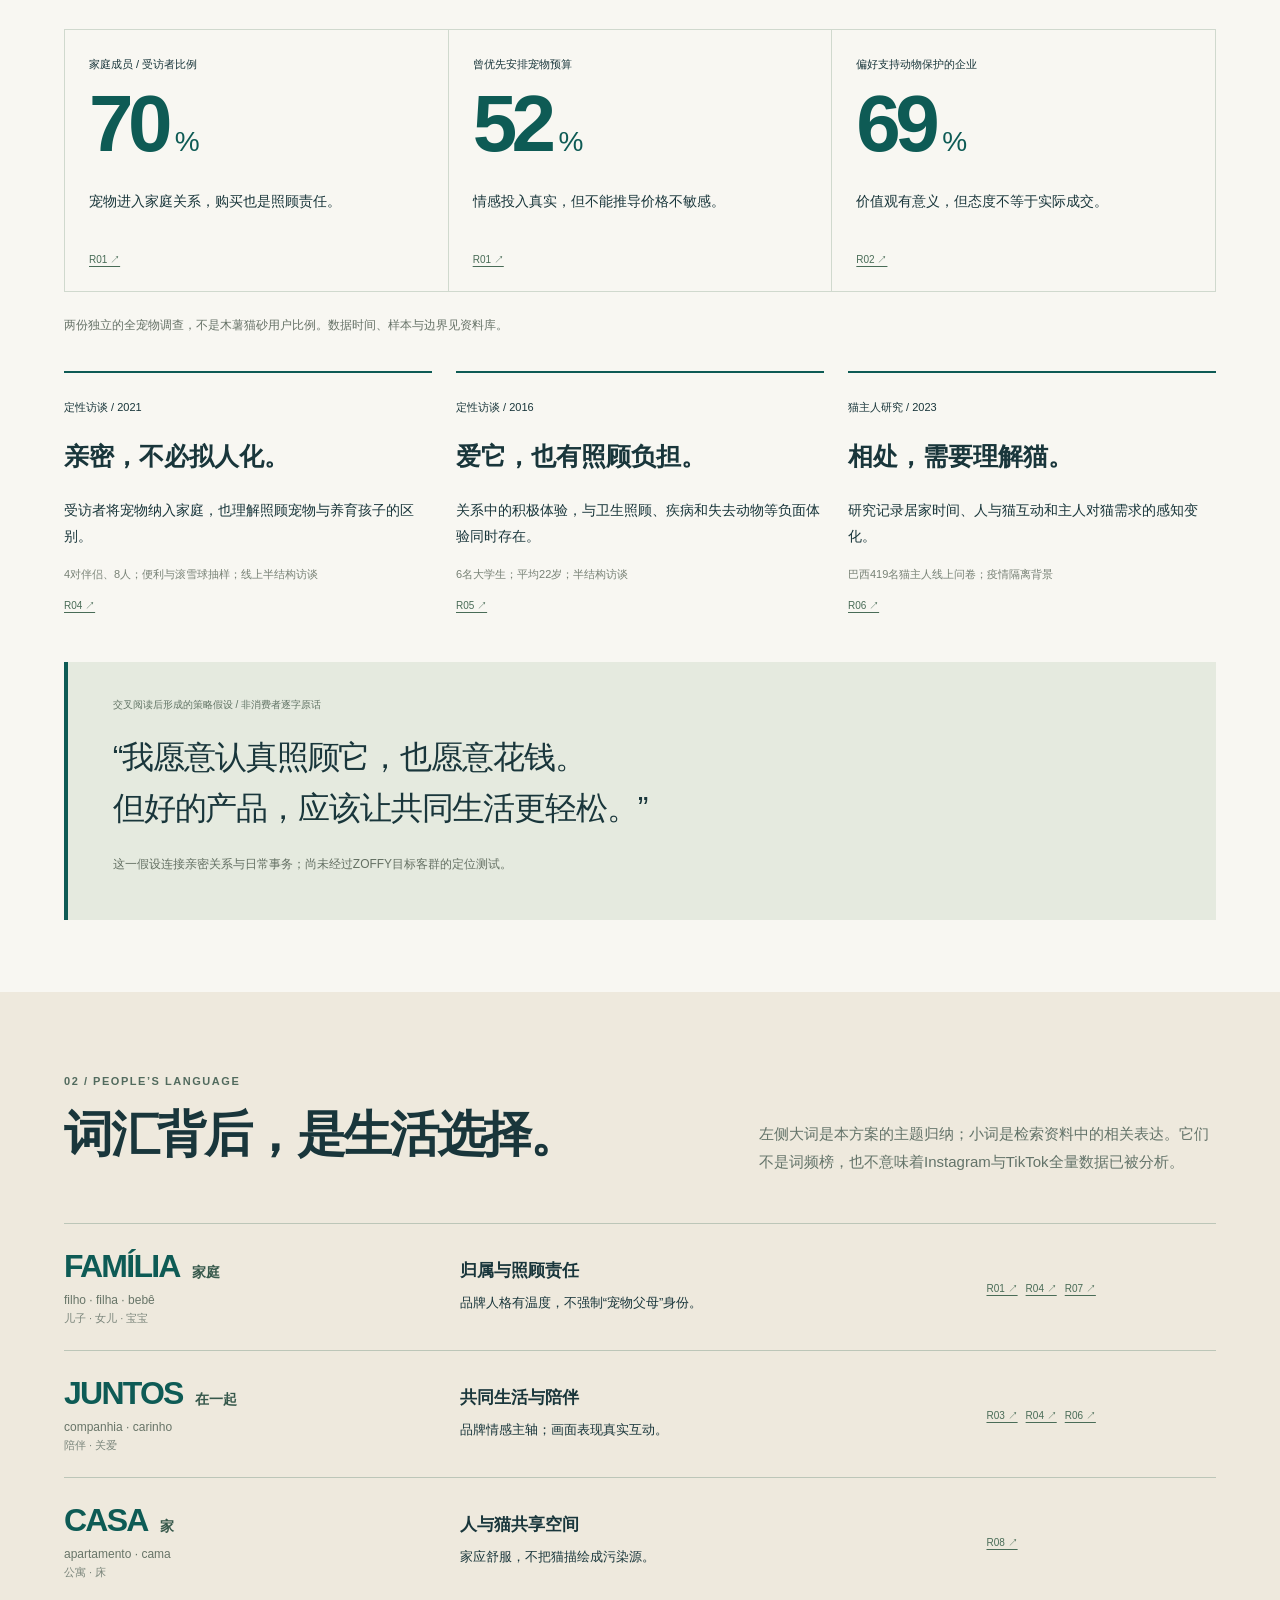
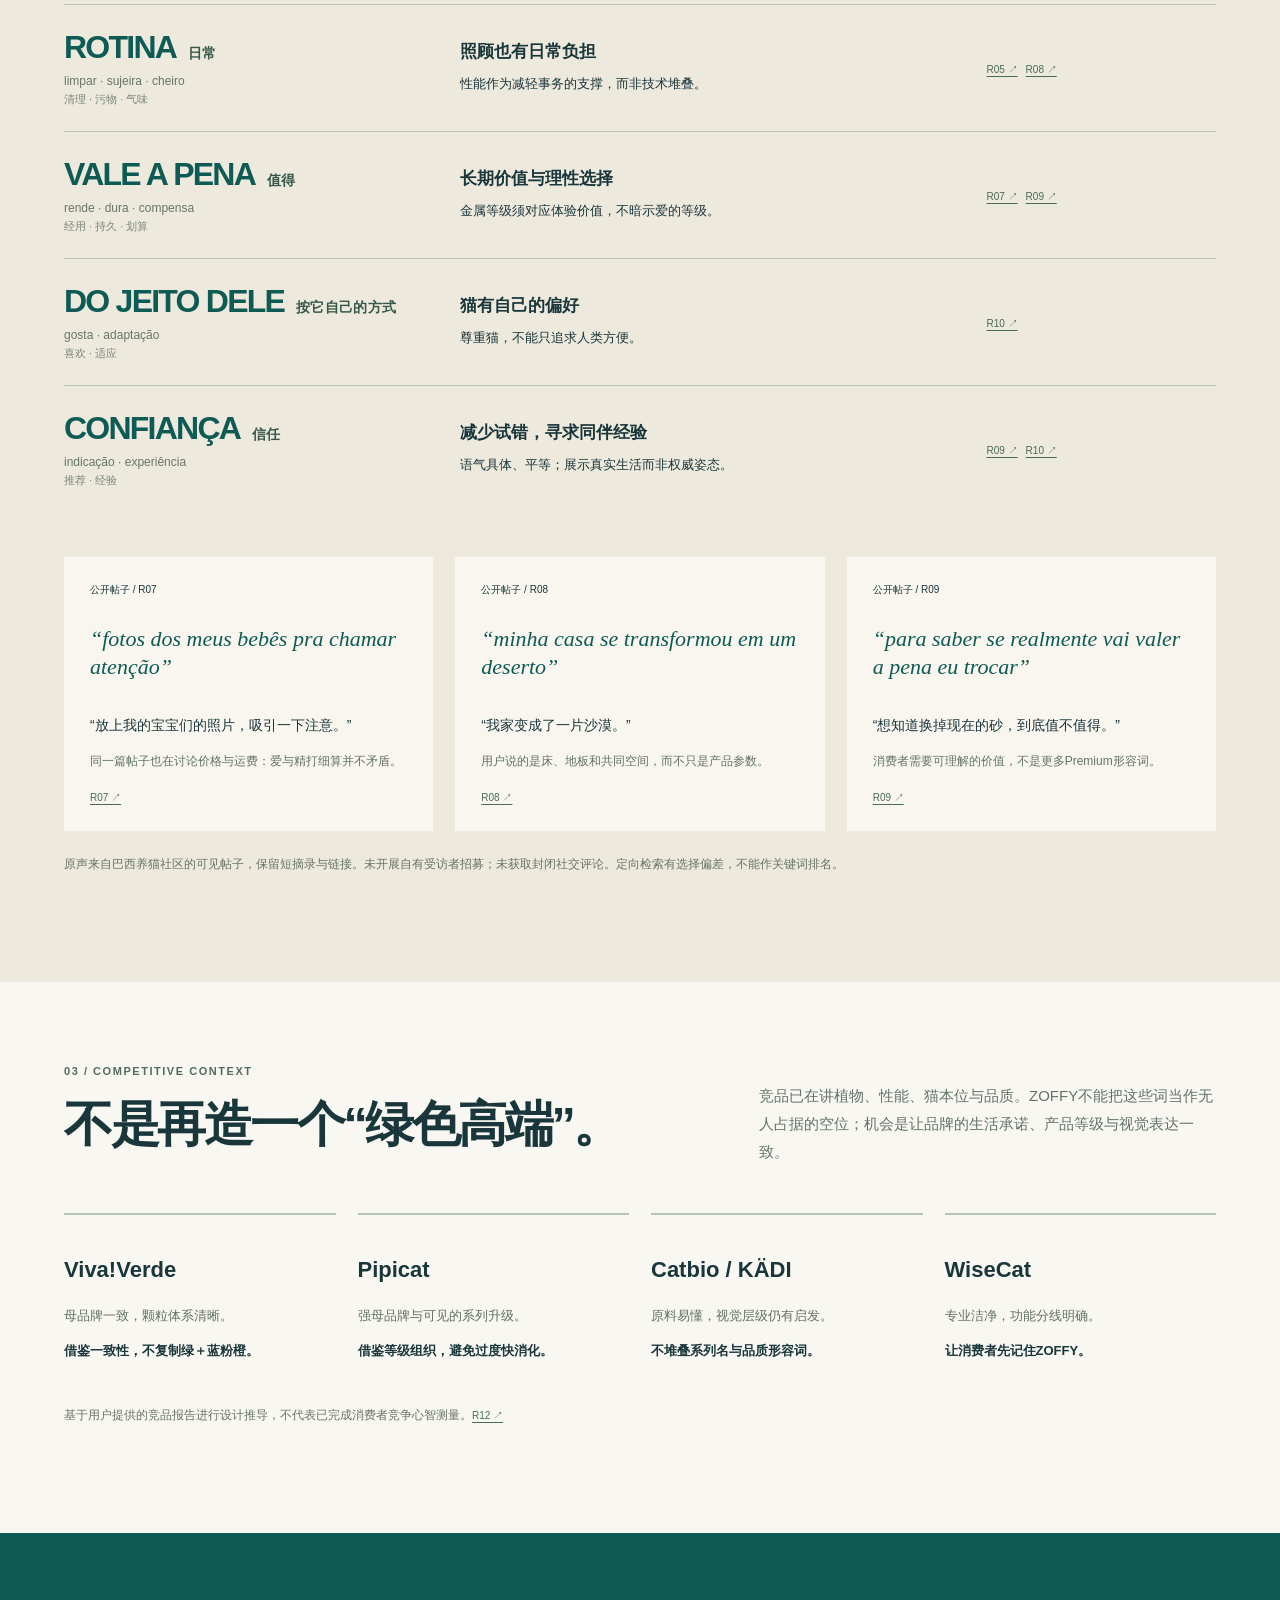
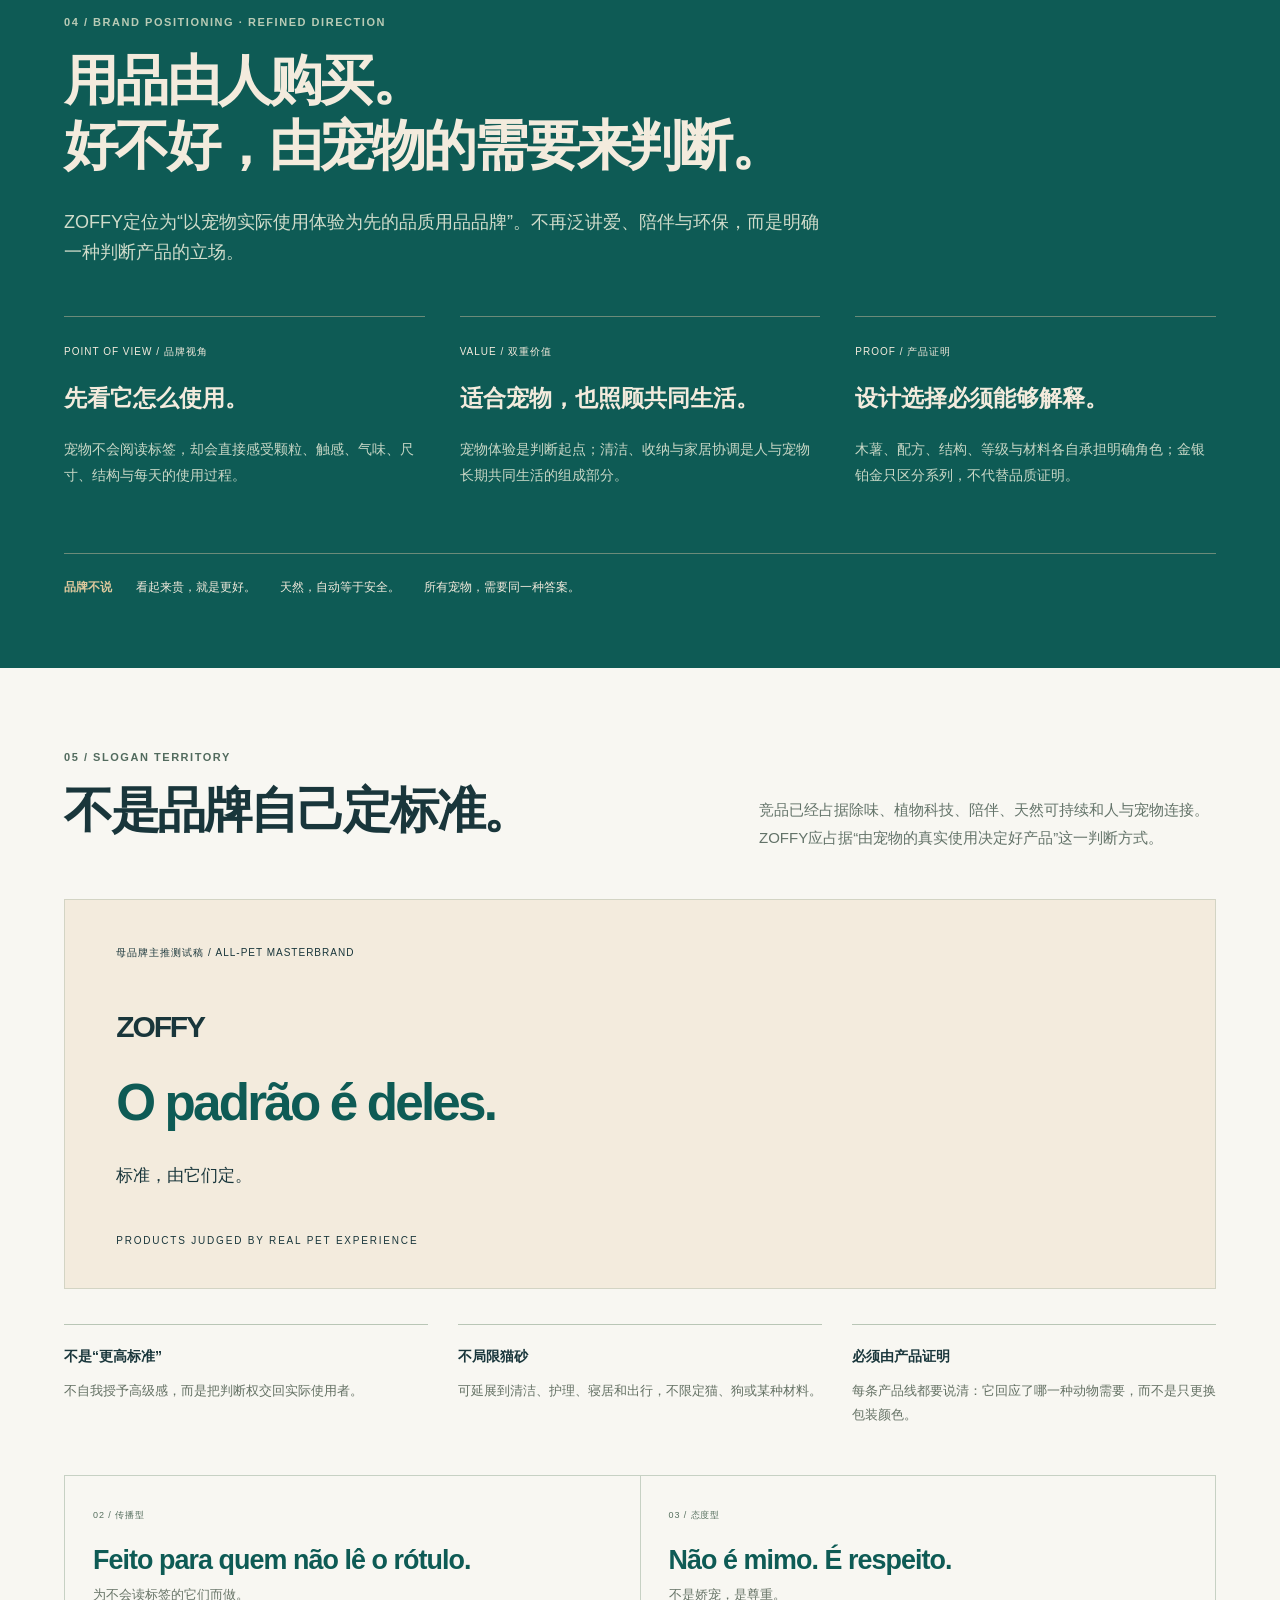
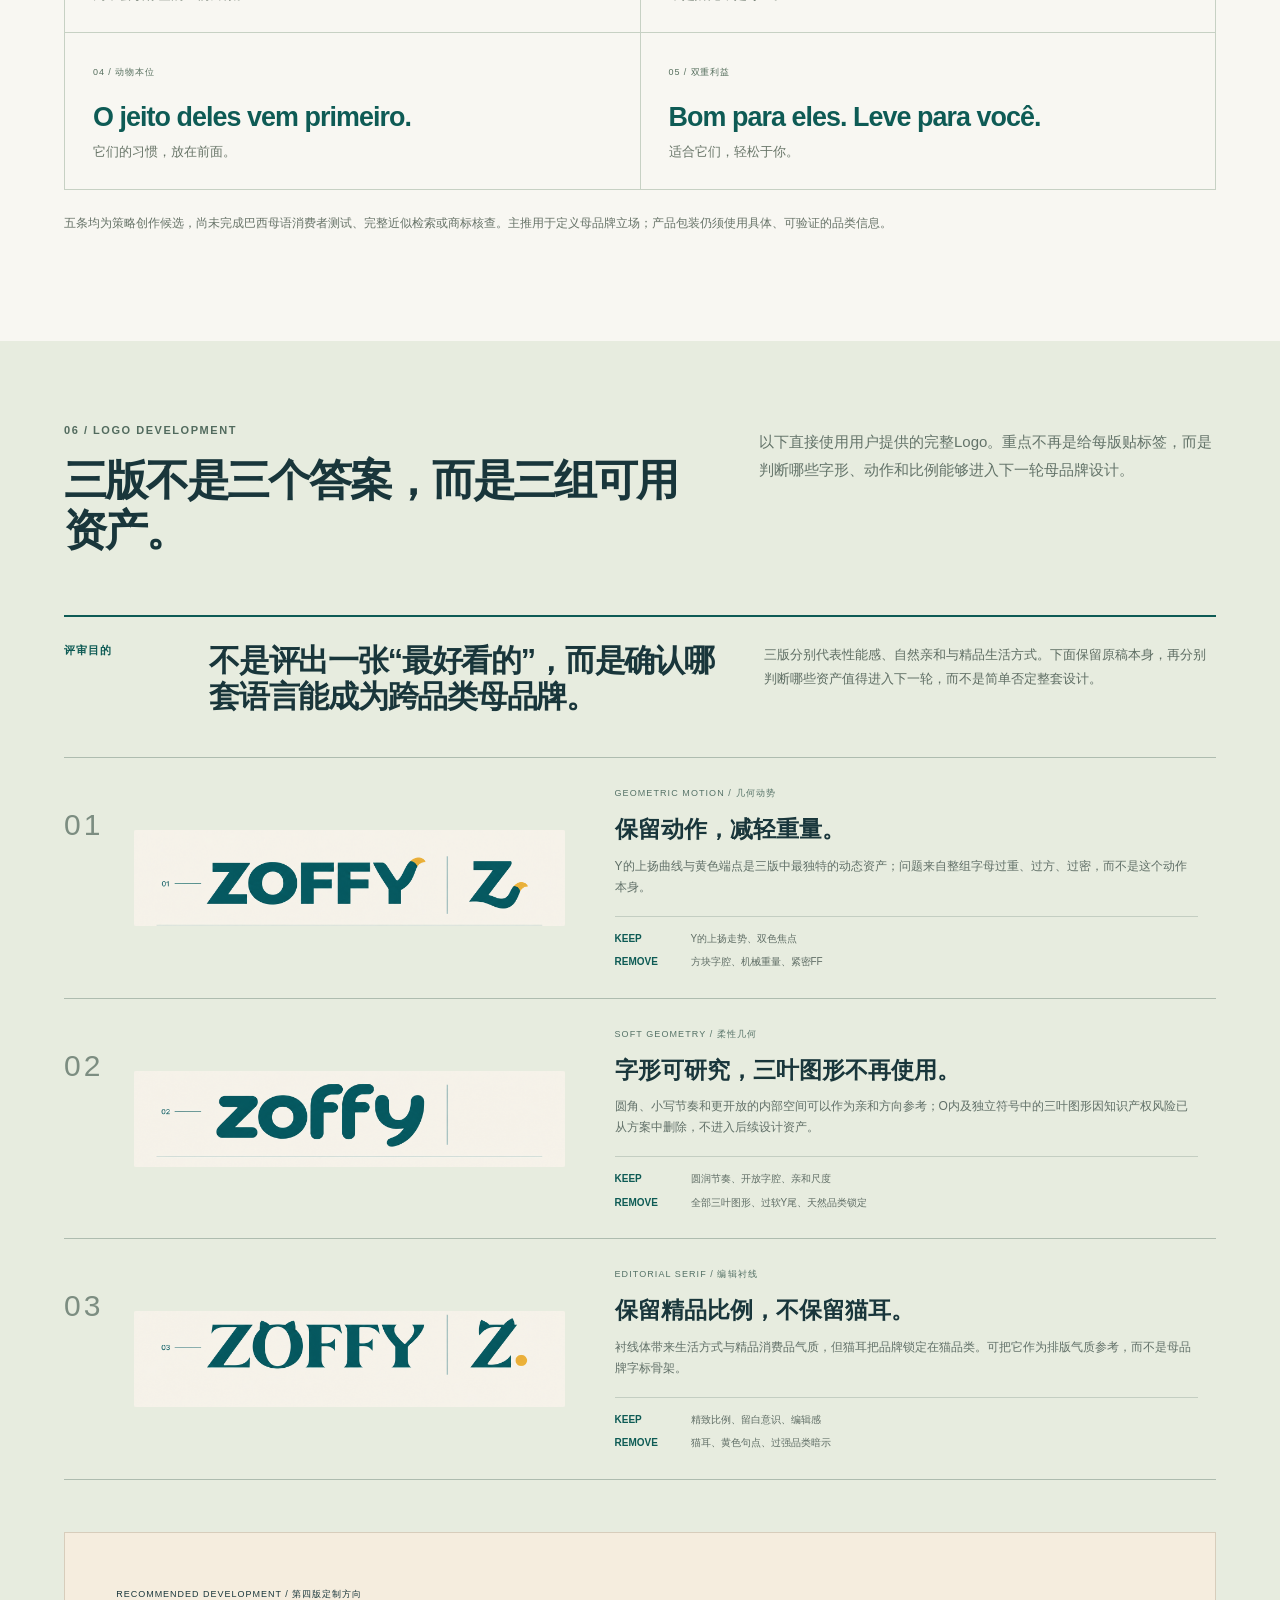
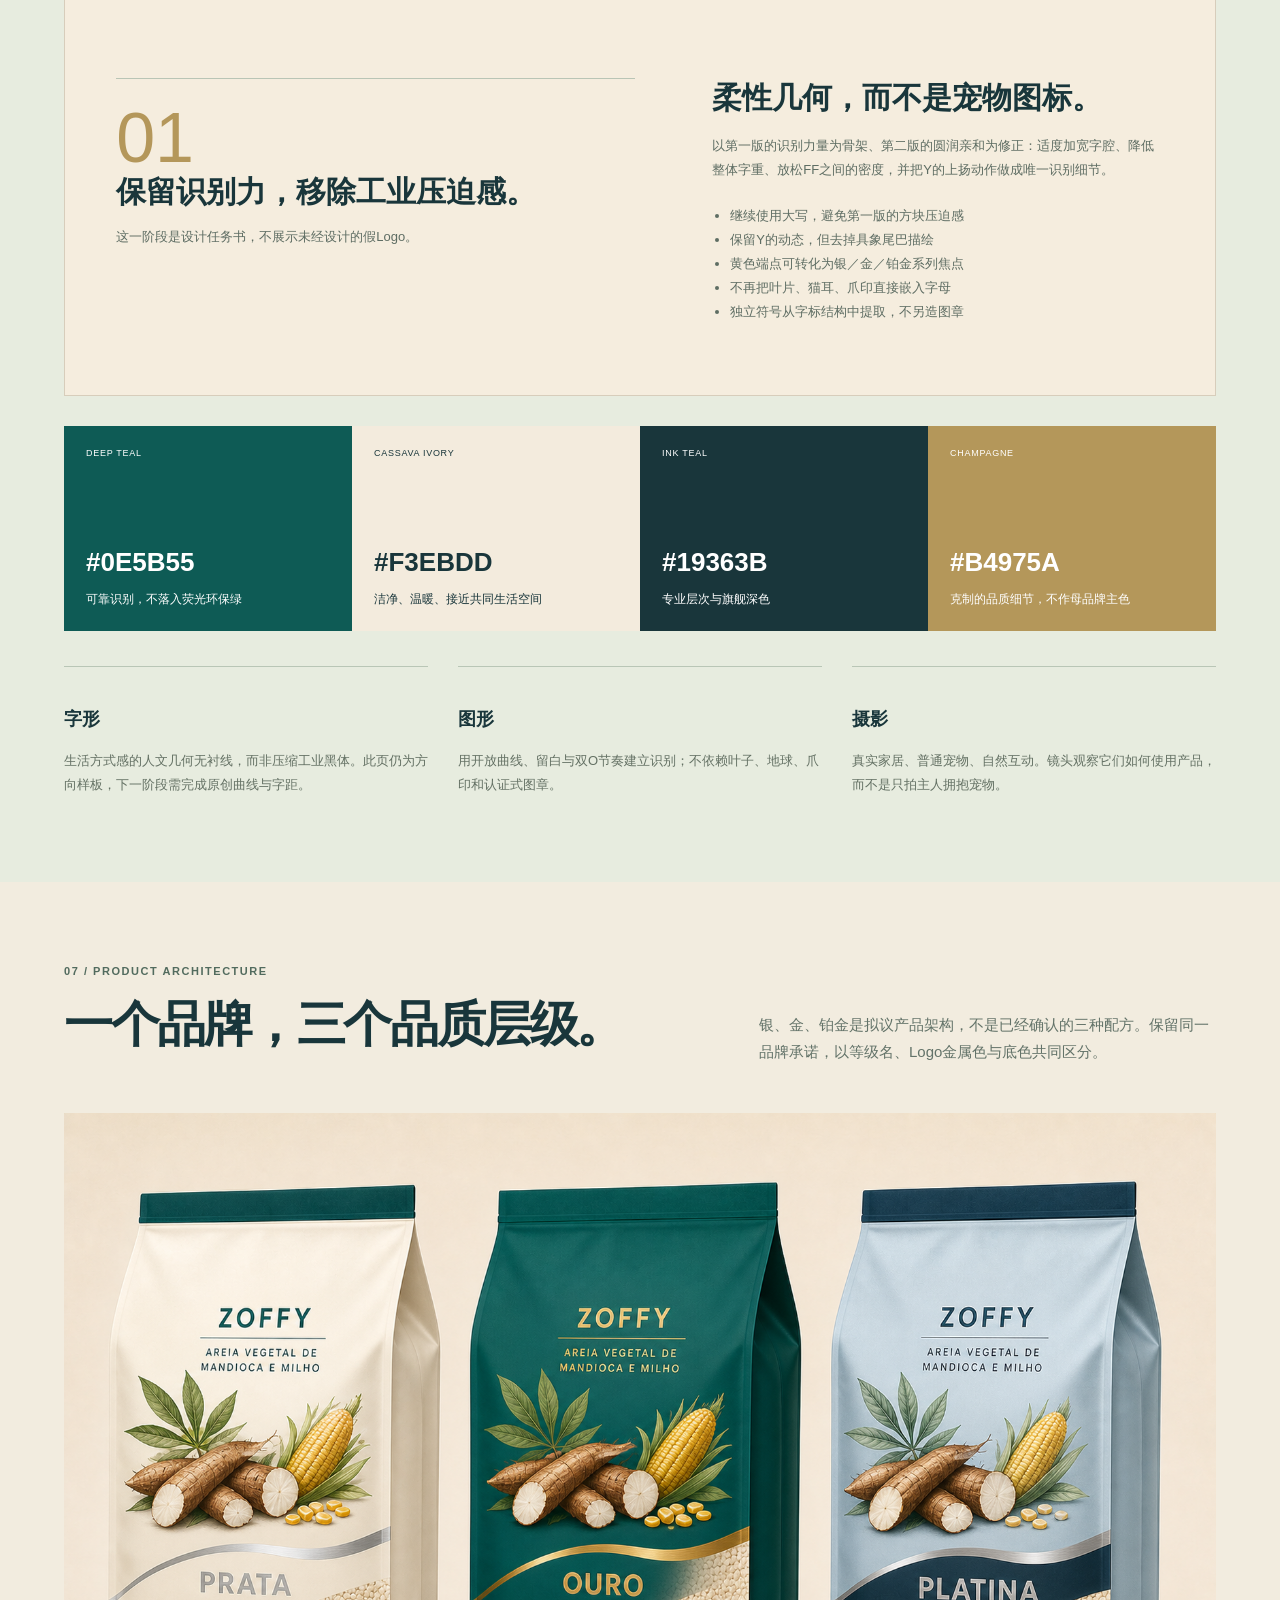
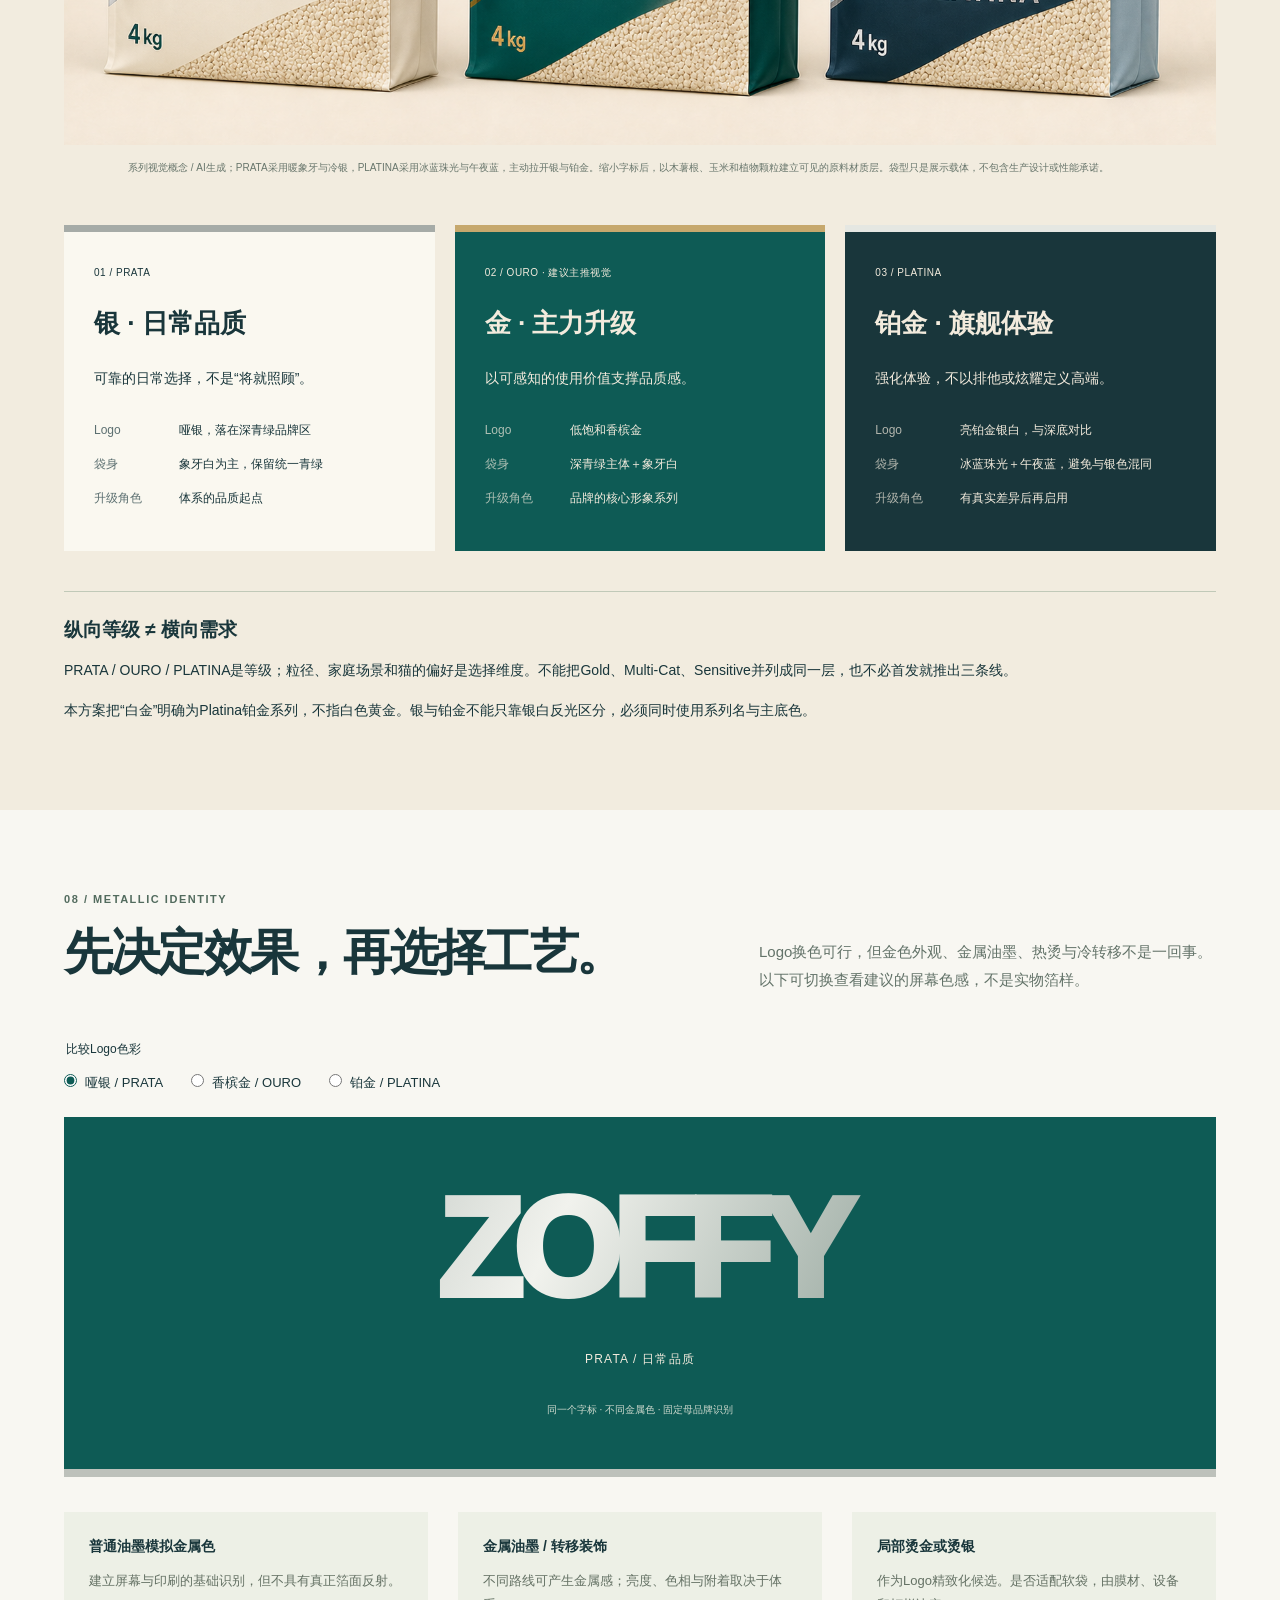
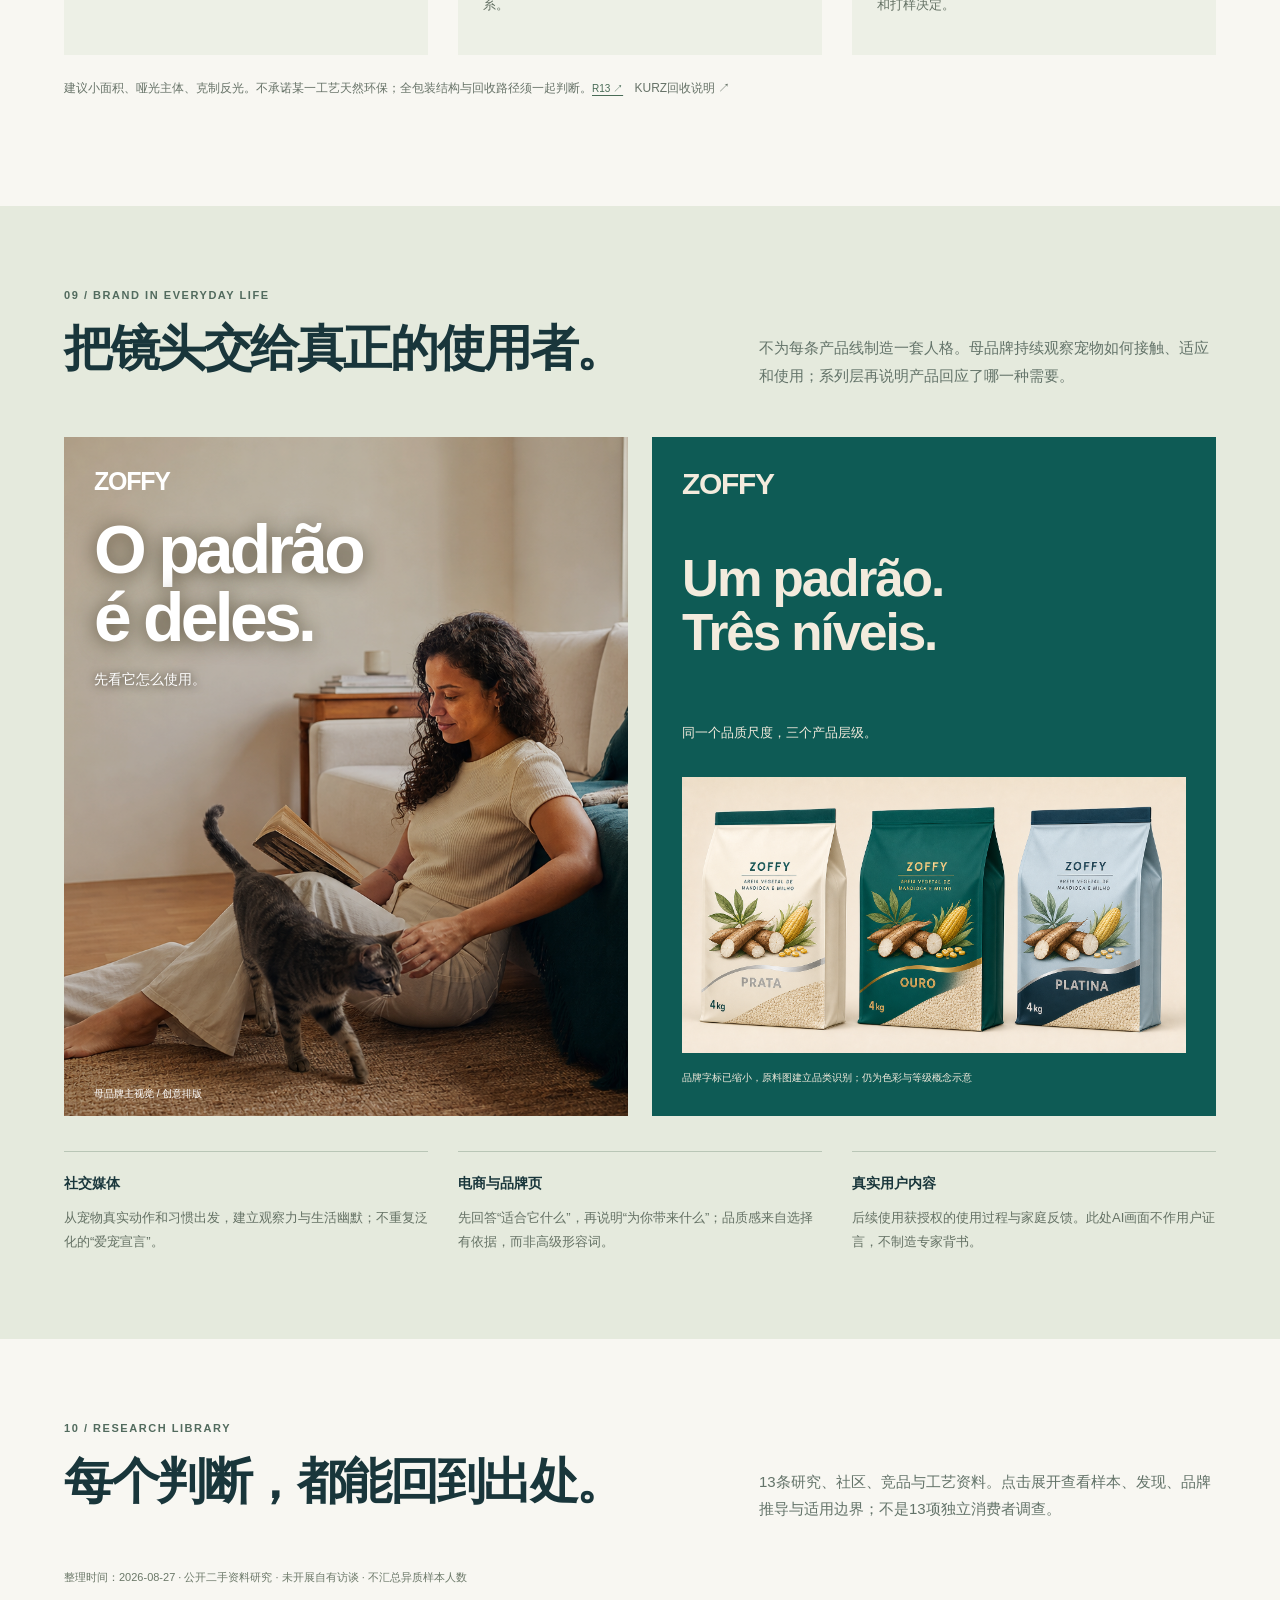
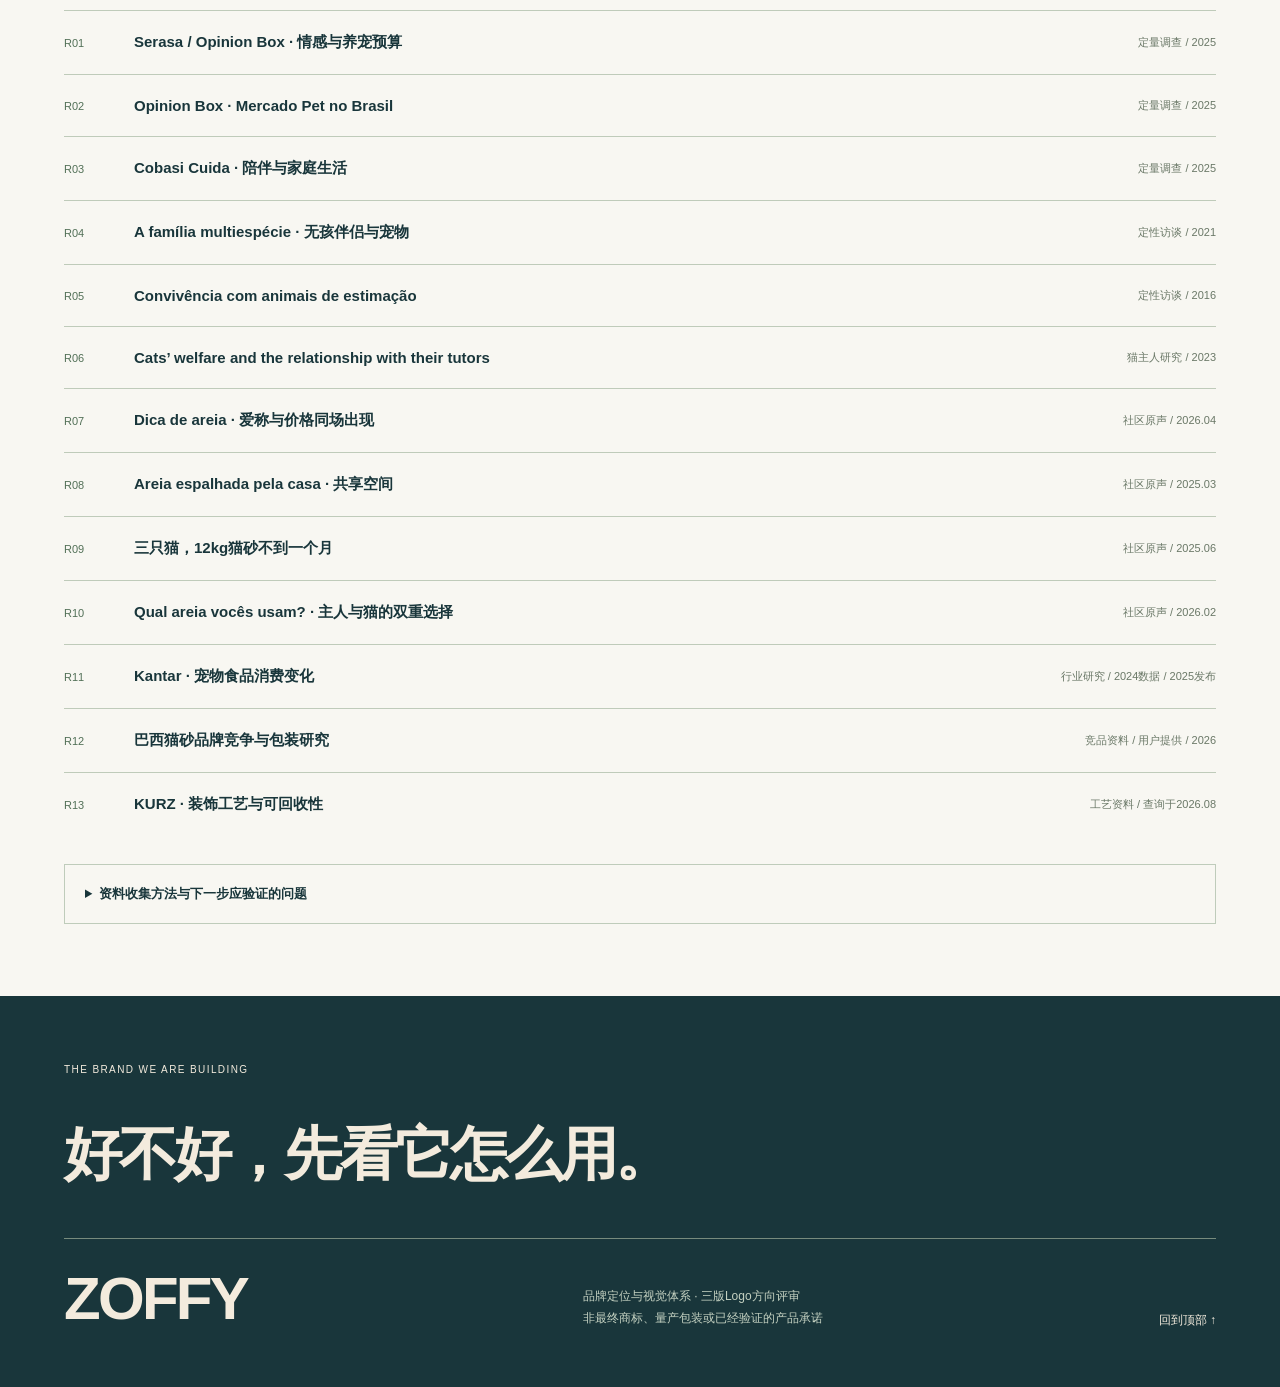
